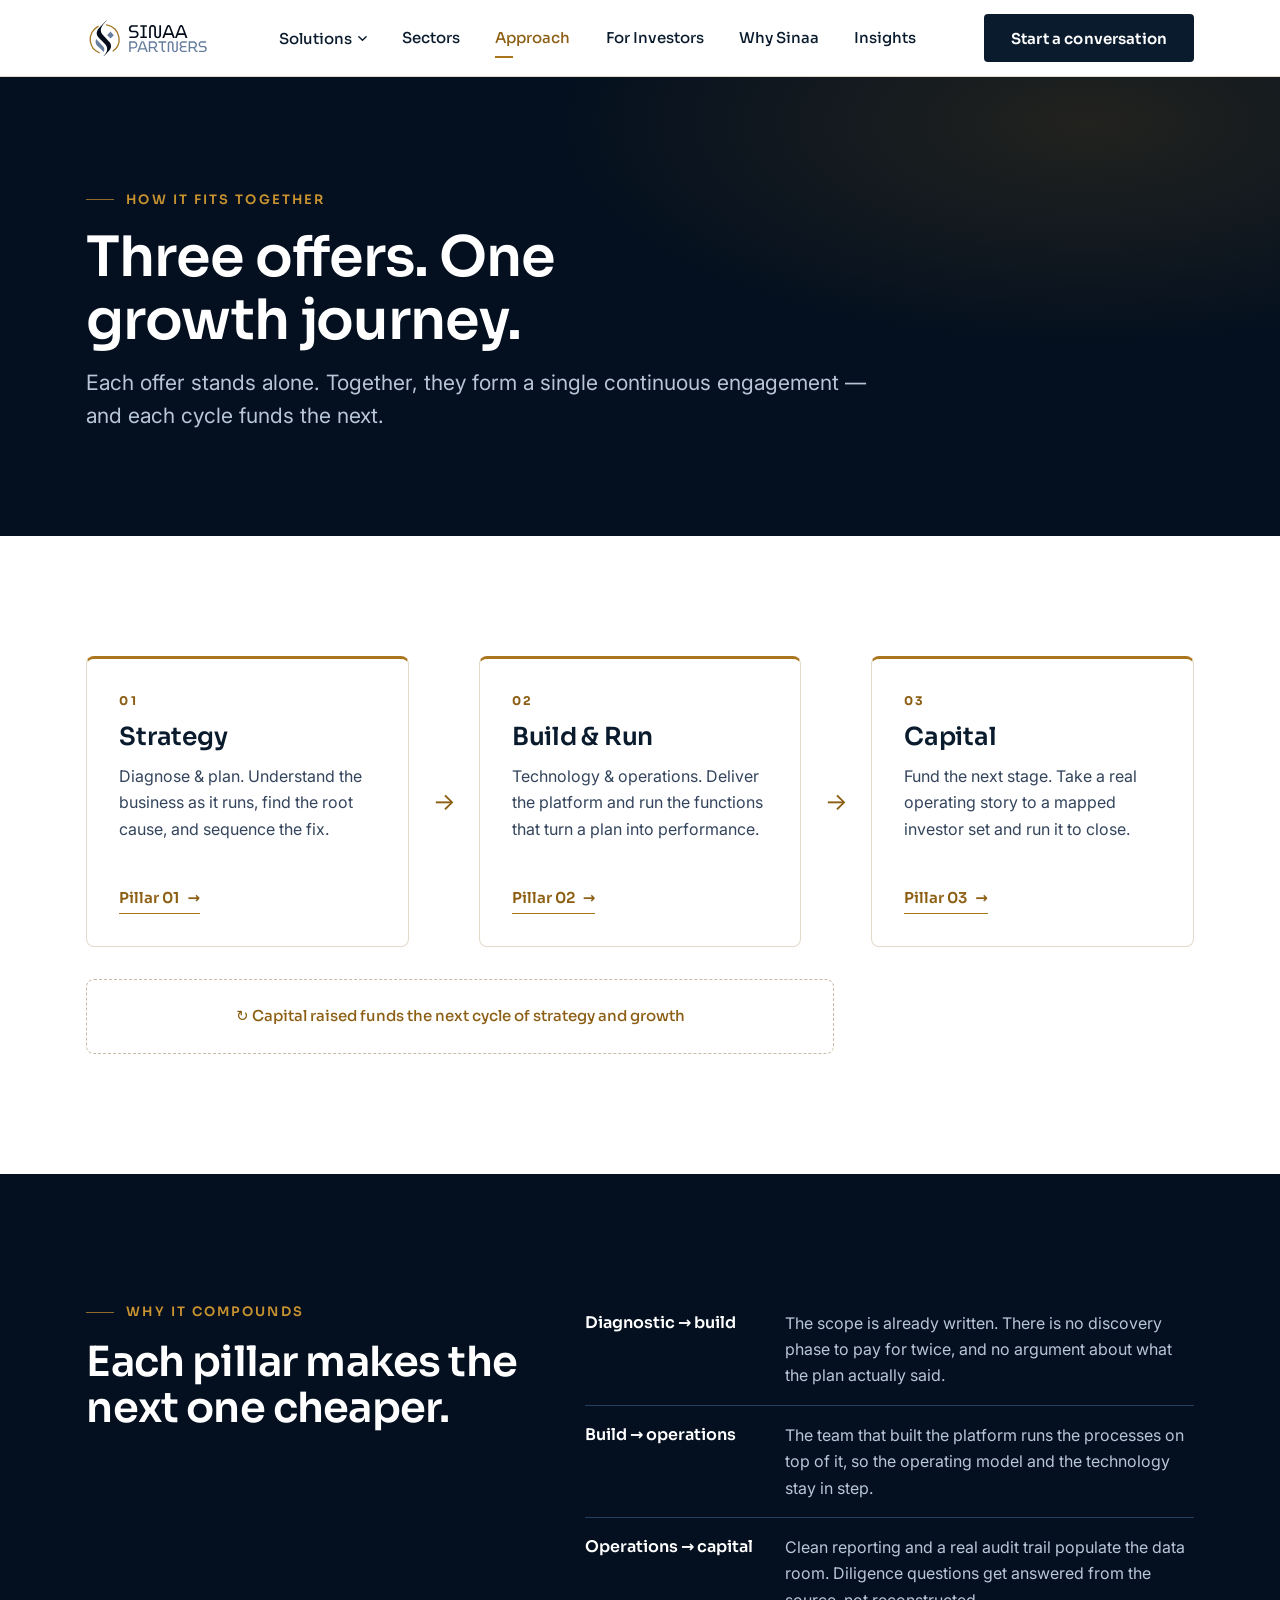
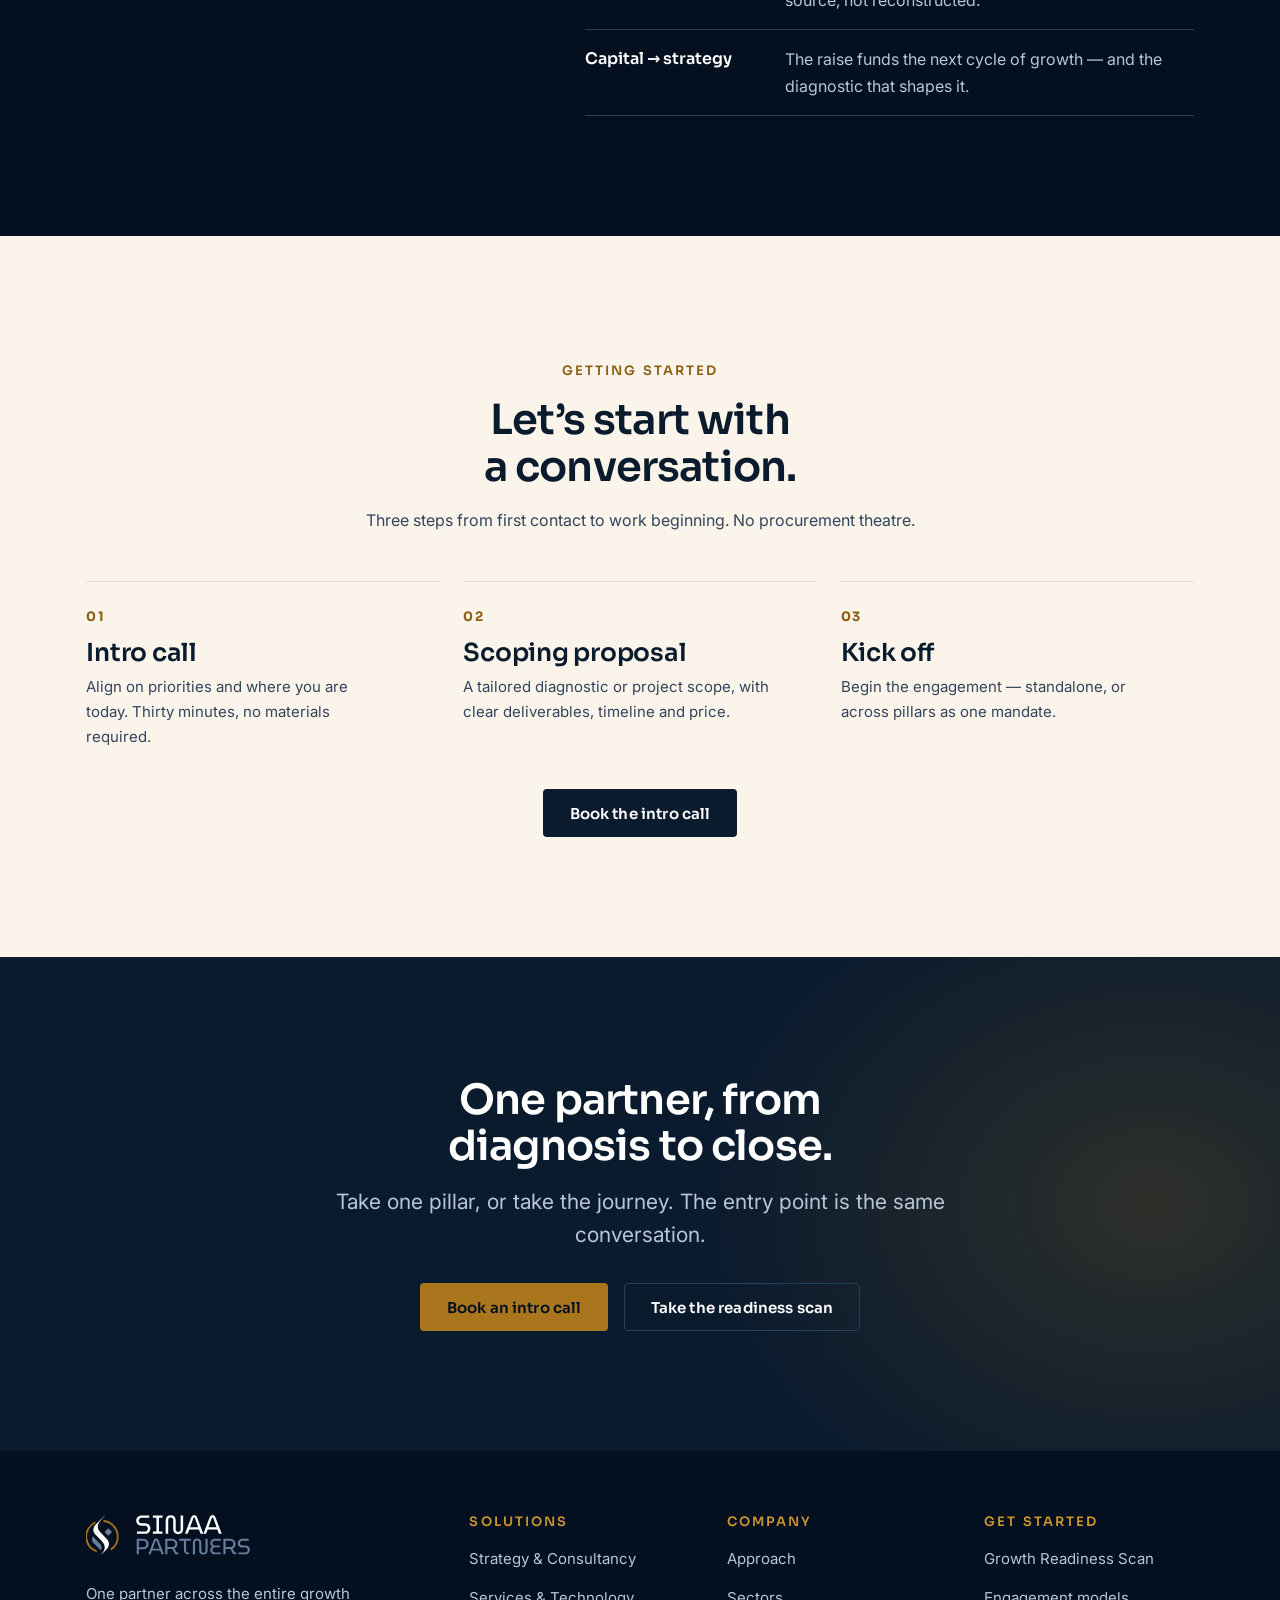
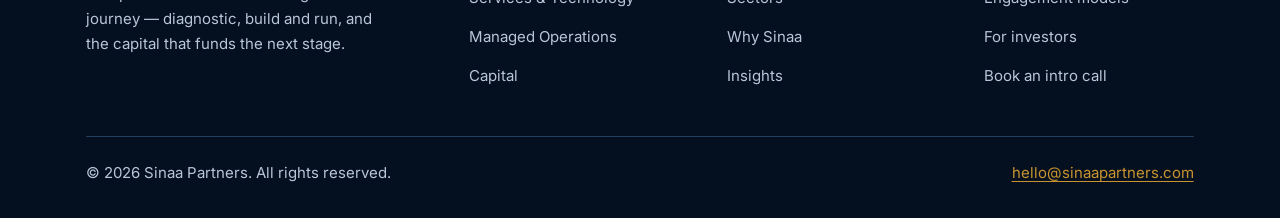
==== approach.html @ e97a23d7 "Add files via upload" ====
<!doctype html>
<html lang="en">
<head>
<meta charset="utf-8">
<meta name="viewport" content="width=device-width, initial-scale=1">
<title>Approach — Sinaa Partners</title>
<meta name="description" content="Three offers, one growth journey. How diagnosis, build-and-run and capital compound into a single continuous engagement.">
<meta property="og:title" content="Approach — Sinaa Partners">
<meta property="og:description" content="Three offers, one growth journey. How diagnosis, build-and-run and capital compound into a single continuous engagement.">
<meta property="og:type" content="website">
<meta name="theme-color" content="#04101F">
<link rel="preconnect" href="https://fonts.googleapis.com">
<link rel="preconnect" href="https://fonts.gstatic.com" crossorigin>
<link rel="stylesheet" href="https://fonts.googleapis.com/css2?family=Sora:wght@400;500;600;700&family=Inter:wght@400;500;600&display=swap">
<link rel="stylesheet" href="assets/brand.css">
<link rel="stylesheet" href="assets/site.css">
</head>
<body>
<a class="skip" href="#main">Skip to content</a>
<header class="site-header">
  <div class="shell site-header__inner">
    <a class="logo" href="index.html"><img class="logo__lockup" src="assets/sinaa-lockup.svg" alt="Sinaa Partners" width="564" height="138" decoding="async"></a>
    <nav class="nav" aria-label="Primary"><div class="nav__item"><button type="button" class="nav__link" data-mega-trigger aria-expanded="false" aria-controls="mega-solutions">Solutions<svg class="nav__caret" viewBox="0 0 10 10" aria-hidden="true"><path d="M1 3l4 4 4-4" fill="none" stroke="currentColor" stroke-width="1.6" stroke-linecap="round" stroke-linejoin="round"/></svg></button><div class="mega" id="mega-solutions" data-mega-panel hidden><a class="mega__item" href="strategy.html"><span class="mega__num">PILLAR 01</span><span class="mega__title">Strategy &amp; Consultancy</span><span class="mega__desc">Deep-dive diagnostics and a clear roadmap for the business.</span></a><a class="mega__item" href="technology.html"><span class="mega__num">PILLAR 02</span><span class="mega__title">Services &amp; Technology</span><span class="mega__desc">Build the platform, start to finish — architecture through to run.</span></a><a class="mega__item" href="managed-operations.html"><span class="mega__num">PILLAR 02</span><span class="mega__title">Managed Operations (BPO)</span><span class="mega__desc">Run finance, HR, marketing, sales and admin so you can focus on growth.</span></a><a class="mega__item" href="capital.html"><span class="mega__num">PILLAR 03</span><span class="mega__title">Capital</span><span class="mega__desc">Go-to-market and raise support to fund what comes next.</span></a><a class="mega__item" href="engagement.html"><span class="mega__num">COMMERCIAL</span><span class="mega__title">Engagement models</span><span class="mega__desc">Retainer, project build, managed service, or raise mandate.</span></a><a class="mega__item" href="readiness.html"><span class="mega__num">TOOL</span><span class="mega__title">Growth Readiness Scan</span><span class="mega__desc">Two minutes. Find out which pillar to start with.</span></a></div></div><div class="nav__item"><a class="nav__link" href="sectors.html">Sectors</a></div><div class="nav__item"><a class="nav__link" href="approach.html" aria-current="page">Approach</a></div><div class="nav__item"><a class="nav__link" href="investors.html">For Investors</a></div><div class="nav__item"><a class="nav__link" href="why-sinaa.html">Why Sinaa</a></div><div class="nav__item"><a class="nav__link" href="insights.html">Insights</a></div></nav>
    <a class="btn btn--dark header__cta" href="contact.html">Start a conversation</a>
    <button type="button" class="burger" data-drawer-trigger aria-expanded="false" aria-controls="drawer">
      <svg viewBox="0 0 16 16" aria-hidden="true"><path d="M1 4h14M1 8h14M1 12h14" stroke="currentColor" stroke-width="1.6" stroke-linecap="round"/></svg>
      <span data-drawer-label>Menu</span>
    </button>
  </div>
  <div class="drawer" id="drawer" data-drawer hidden>
    <div class="shell">
      <div class="drawer__group">
        <p class="drawer__label">Solutions</p>
        <a href="strategy.html">Strategy &amp; Consultancy</a><a href="technology.html">Services &amp; Technology</a><a href="managed-operations.html">Managed Operations (BPO)</a><a href="capital.html">Capital</a>
      </div>
      <div class="drawer__group">
        <p class="drawer__label">Company</p>
        <a href="sectors.html">Sectors</a><a href="approach.html">Approach</a><a href="investors.html">For Investors</a><a href="why-sinaa.html">Why Sinaa</a><a href="insights.html">Insights</a>
        <a href="engagement.html">Engagement models</a>
        <a href="readiness.html">Growth Readiness Scan</a>
      </div>
      <div class="drawer__group" style="border-bottom:0">
        <a class="btn btn--primary" href="contact.html" style="margin-top:1rem">Start a conversation</a>
      </div>
    </div>
  </div>
</header>
<main id="main">
<section class="page-hero on-dark">
  <div class="shell page-hero__inner">
    <p class="eyebrow">How it fits together</p>
    <h1>Three offers. One growth journey.</h1>
    <p class="lead">Each offer stands alone. Together, they form a single continuous engagement — and each cycle funds the next.</p>
  </div>
</section>
<section class="section">
  <div class="shell">
    <div class="loop reveal">
      <div class="card card--pillar">
        <span class="card__num">01</span><h3>Strategy</h3>
        <p>Diagnose &amp; plan. Understand the business as it runs, find the root cause,
          and sequence the fix.</p>
        <a class="link-arrow" href="strategy.html">Pillar 01</a>
      </div>
      <div class="loop__arrow" aria-hidden="true">→</div>
      <div class="card card--pillar">
        <span class="card__num">02</span><h3>Build &amp; Run</h3>
        <p>Technology &amp; operations. Deliver the platform and run the functions that
          turn a plan into performance.</p>
        <a class="link-arrow" href="technology.html">Pillar 02</a>
      </div>
      <div class="loop__arrow" aria-hidden="true">→</div>
      <div class="card card--pillar">
        <span class="card__num">03</span><h3>Capital</h3>
        <p>Fund the next stage. Take a real operating story to a mapped investor set and
          run it to close.</p>
        <a class="link-arrow" href="capital.html">Pillar 03</a>
      </div>
    </div>
    <p class="loop__note reveal" style="color:var(--gold-text);border-color:var(--rule-strong)">
      ↻ Capital raised funds the next cycle of strategy and growth</p>
  </div>
</section>

<section class="section section--dark on-dark">
  <div class="shell">
    <div class="split reveal">
      <div class="sticky">
        <p class="eyebrow">Why it compounds</p>
        <h2>Each pillar makes the next one cheaper.</h2>
      </div>
      <div>
        <ul class="facts">
          <li><b>Diagnostic → build</b><span>The scope is already written. There is no
            discovery phase to pay for twice, and no argument about what the plan
            actually said.</span></li>
          <li><b>Build → operations</b><span>The team that built the platform runs the
            processes on top of it, so the operating model and the technology stay in
            step.</span></li>
          <li><b>Operations → capital</b><span>Clean reporting and a real audit trail
            populate the data room. Diligence questions get answered from the source,
            not reconstructed.</span></li>
          <li><b>Capital → strategy</b><span>The raise funds the next cycle of growth —
            and the diagnostic that shapes it.</span></li>
        </ul>
      </div>
    </div>
  </div>
</section>

<section class="section section--warm">
  <div class="shell">
    <div class="center reveal" style="max-width:620px;margin-bottom:3rem">
      <p class="eyebrow">Getting started</p>
      <h2>Let&rsquo;s start with a conversation.</h2>
      <p>Three steps from first contact to work beginning. No procurement theatre.</p>
    </div>
    <ol class="steps steps--3 reveal">
      <li><h3>Intro call</h3><p>Align on priorities and where you are today. Thirty
        minutes, no materials required.</p></li>
      <li><h3>Scoping proposal</h3><p>A tailored diagnostic or project scope, with clear
        deliverables, timeline and price.</p></li>
      <li><h3>Kick off</h3><p>Begin the engagement — standalone, or across pillars as
        one mandate.</p></li>
    </ol>
    <div class="center" style="margin-top:2.5rem">
      <a class="btn btn--dark" href="contact.html">Book the intro call</a>
    </div>
  </div>
</section>
<section class="section cta-band on-dark">
  <div class="shell center reveal" style="max-width:760px">
    <h2>One partner, from diagnosis to close.</h2>
    <p class="lead">Take one pillar, or take the journey. The entry point is the same conversation.</p>
    <div class="btn-row" style="margin-top:2rem">
      <a class="btn btn--primary" href="contact.html">Book an intro call</a>
      <a class="btn btn--ghost" href="readiness.html">Take the readiness scan</a>
    </div>
  </div>
</section>
</main>
<footer class="site-footer on-dark">
  <div class="shell">
    <div class="footer__grid">
      <div>
        <a class="logo" href="index.html"><img class="logo__lockup" src="assets/sinaa-lockup-on-dark.svg" alt="Sinaa Partners" width="564" height="138" decoding="async"></a>
        <p style="margin-top:1.25rem;max-width:32ch;font-size:var(--t-small)">
          One partner across the entire growth journey — diagnostic, build and run,
          and the capital that funds the next stage.</p>
      </div>
      <nav aria-labelledby="f-sol">
        <h2 id="f-sol">Solutions</h2>
        <ul class="footer__nav">
          <li><a href="strategy.html">Strategy &amp; Consultancy</a></li>
          <li><a href="technology.html">Services &amp; Technology</a></li>
          <li><a href="managed-operations.html">Managed Operations</a></li>
          <li><a href="capital.html">Capital</a></li>
        </ul>
      </nav>
      <nav aria-labelledby="f-co">
        <h2 id="f-co">Company</h2>
        <ul class="footer__nav">
          <li><a href="approach.html">Approach</a></li>
          <li><a href="sectors.html">Sectors</a></li>
          <li><a href="why-sinaa.html">Why Sinaa</a></li>
          <li><a href="insights.html">Insights</a></li>
        </ul>
      </nav>
      <nav aria-labelledby="f-st">
        <h2 id="f-st">Get started</h2>
        <ul class="footer__nav">
          <li><a href="readiness.html">Growth Readiness Scan</a></li>
          <li><a href="engagement.html">Engagement models</a></li>
          <li><a href="investors.html">For investors</a></li>
          <li><a href="contact.html">Book an intro call</a></li>
        </ul>
      </nav>
    </div>
    <div class="footer__bar">
      <p style="margin:0">&copy; 2026 Sinaa Partners. All rights reserved.</p>
      <p style="margin:0"><a href="mailto:hello@sinaapartners.com">hello@sinaapartners.com</a></p>
    </div>
  </div>
</footer>
<script src="assets/site.js" defer></script>
</body>
</html>
---- assets/brand.css ----
/* ==========================================================================
   Sinaa Partners — brand token layer
   Derived from the Sinaa Partners mark (navy / gold / slate) and the
   supplied five-swatch palette. Every pairing used for text in site.css is
   verified against WCAG 2.1 AA (4.5:1 body, 3:1 large text & UI boundaries).
   Ratios recorded inline are measured, not estimated.
   ========================================================================== */

:root {
  /* --- Core palette ----------------------------------------------------- */
  --ink:        #04101F; /* deepest navy — hero grounds, footer            */
  --navy:       #0A1B2E; /* primary navy — logo wordmark, headings         */
  --navy-2:     #12293F; /* raised surface on dark                         */
  --gold:       #A9761D; /* brand gold — the ring. Fills, rules, borders.  */
  --gold-text:  #8C5F14; /* gold for TEXT on light — 5.58:1 on white       */
  --gold-lt:    #C9932F; /* gold for text on navy — 6.37:1                 */
  --slate:      #6D85AC; /* logo slate — fills and rules only              */
  --slate-text: #4A628A; /* slate for text on light — 6.17:1               */
  --cream:      #F2E6D2; /* warm section ground                            */
  --cream-2:    #FAF4EA; /* subtle warm ground                             */
  --white:      #FFFFFF;

  /* --- Semantic surfaces ------------------------------------------------ */
  --surface:            var(--white);
  --surface-warm:       var(--cream-2);
  --surface-warm-deep:  var(--cream);
  --surface-dark:       var(--ink);
  --surface-dark-raised:var(--navy-2);

  /* --- Semantic text ---------------------------------------------------- */
  --text-strong:      var(--navy);   /* 17.4:1 on white                    */
  --text-body:        #33445C;       /*  9.9:1 on white, 8.0:1 on cream    */
  --text-accent:      var(--gold-text);
  --text-on-dark:     var(--white);  /* 19.1:1 on ink                      */
  --text-muted-dark:  #B9C6D8;       /* 11.0:1 on ink                      */
  --text-accent-dark: var(--gold-lt);/*  6.4:1 on navy                     */

  /* --- Lines & edges ---------------------------------------------------- */
  --rule:        #E2D9C9;            /* warm hairline on light             */
  --rule-strong: #C9BCA6;
  --rule-dark:   #24405C;            /* hairline on navy                   */
  --edge-gold:   var(--gold);        /* 3.97:1 on white — meets 1.4.11     */
  --focus:       #C9932F;

  /* --- Type ------------------------------------------------------------- */
  --font-display: "Sora", "Segoe UI", system-ui, -apple-system, sans-serif;
  --font-body: "Inter", "Segoe UI", system-ui, -apple-system, sans-serif;

  /* Fluid scale. Body never drops below 16px; small text never below 14px. */
  --t-hero:   clamp(2.6rem, 1.4rem + 4.2vw, 5rem);
  --t-h1:     clamp(2.1rem, 1.4rem + 2.6vw, 3.5rem);
  --t-h2:     clamp(1.7rem, 1.25rem + 1.7vw, 2.6rem);
  --t-h3:     clamp(1.25rem, 1.1rem + 0.6vw, 1.55rem);
  --t-lead:   clamp(1.06rem, 1rem + 0.42vw, 1.32rem);
  --t-body:   1rem;
  --t-small:  0.9375rem;
  --t-eyebrow:0.8125rem;

  /* --- Space ------------------------------------------------------------ */
  --s-1: 0.25rem; --s-2: 0.5rem;  --s-3: 0.75rem; --s-4: 1rem;
  --s-5: 1.5rem;  --s-6: 2rem;    --s-7: 3rem;    --s-8: 4rem;
  --s-9: 6rem;    --s-10: 8rem;
  --section-y: clamp(4rem, 2rem + 7vw, 7.5rem);
  --gutter: clamp(1.25rem, 0.5rem + 3vw, 3rem);
  --measure: 68ch;
  --shell: 1200px;

  /* --- Form ------------------------------------------------------------- */
  --r-sm: 2px; --r-md: 4px; --r-lg: 8px;
  --shadow-1: 0 1px 2px rgba(4,16,31,.06), 0 8px 24px -12px rgba(4,16,31,.18);
  --shadow-2: 0 2px 4px rgba(4,16,31,.07), 0 24px 48px -24px rgba(4,16,31,.28);
}
---- assets/site.css ----
/* ==========================================================================
   Sinaa Partners — site stylesheet
   ========================================================================== */

*, *::before, *::after { box-sizing: border-box; }
html { -webkit-text-size-adjust: 100%; scroll-behavior: smooth; }
@media (prefers-reduced-motion: reduce) { html { scroll-behavior: auto; } }

body {
  margin: 0;
  font-family: var(--font-body);
  font-size: var(--t-body);
  line-height: 1.65;
  color: var(--text-body);
  background: var(--surface);
  -webkit-font-smoothing: antialiased;
  text-rendering: optimizeLegibility;
}

h1, h2, h3, h4 {
  font-family: var(--font-display);
  color: var(--text-strong);
  line-height: 1.12;
  letter-spacing: -0.02em;
  margin: 0 0 var(--s-4);
  font-weight: 600;
  text-wrap: balance;
}
h1 { font-size: var(--t-h1); }
h2 { font-size: var(--t-h2); }
h3 { font-size: var(--t-h3); letter-spacing: -0.01em; }
h4 { font-size: 1.0625rem; letter-spacing: 0; }
p  { margin: 0 0 var(--s-4); max-width: var(--measure); }
p:last-child { margin-bottom: 0; }
img, svg { max-width: 100%; }

a { color: var(--gold-text); text-decoration-thickness: 1px; text-underline-offset: 3px; }
a:hover { color: var(--navy); }

:focus-visible {
  outline: 2px solid var(--focus);
  outline-offset: 3px;
  border-radius: var(--r-sm);
}
.on-dark :focus-visible, .site-header :focus-visible { outline-color: var(--gold-lt); }

.skip {
  position: absolute; left: var(--s-4); top: -4rem; z-index: 200;
  background: var(--white); color: var(--navy); font-weight: 600;
  padding: var(--s-3) var(--s-5); border-radius: var(--r-md);
  transition: top .15s ease;
}
.skip:focus { top: var(--s-4); }

/* --- Layout primitives ---------------------------------------------------- */
.shell { width: 100%; max-width: var(--shell); margin-inline: auto; padding-inline: var(--gutter); }
.shell--wide { max-width: 1400px; }
.section { padding-block: var(--section-y); }
.section--tight { padding-block: clamp(3rem, 1.5rem + 5vw, 5rem); }
.section--warm { background: var(--surface-warm); }
.section--warm-deep { background: var(--surface-warm-deep); }
.section--dark { background: var(--surface-dark); }
.on-dark { color: var(--text-muted-dark); }
.on-dark h1, .on-dark h2, .on-dark h3, .on-dark h4 { color: var(--text-on-dark); }
.on-dark a { color: var(--gold-lt); }
.on-dark a:hover { color: var(--white); }

.stack > * + * { margin-top: var(--s-4); }
.lead { font-size: var(--t-lead); line-height: 1.55; color: var(--text-body); max-width: 60ch; }
.on-dark .lead { color: var(--text-muted-dark); }
.center { margin-inline: auto; text-align: center; }
.center p { margin-inline: auto; }

.eyebrow {
  display: inline-flex; align-items: center; gap: var(--s-3);
  font-family: var(--font-display);
  font-size: var(--t-eyebrow); font-weight: 600;
  letter-spacing: 0.16em; text-transform: uppercase;
  color: var(--text-accent); margin: 0 0 var(--s-4);
}
.on-dark .eyebrow { color: var(--text-accent-dark); }
.eyebrow::before {
  content: ""; width: 1.75rem; height: 1px; background: currentColor; opacity: .7;
}
.center .eyebrow::before { display: none; }

.grid { display: grid; gap: var(--s-6); }
@media (min-width: 700px)  { .grid--2 { grid-template-columns: repeat(2, 1fr); } }
@media (min-width: 900px)  { .grid--3 { grid-template-columns: repeat(3, 1fr); }
                             .grid--4 { grid-template-columns: repeat(2, 1fr); } }
@media (min-width: 1100px) { .grid--4 { grid-template-columns: repeat(4, 1fr); } }
.split { display: grid; gap: var(--s-7); }
@media (min-width: 950px) { .split { grid-template-columns: minmax(0,5fr) minmax(0,7fr); gap: var(--s-8); align-items: start; } }
@media (min-width: 950px) { .split--even { grid-template-columns: 1fr 1fr; } }
.sticky { position: sticky; top: 6.5rem; }
@media (max-width: 949px) { .sticky { position: static; } }

/* --- Buttons -------------------------------------------------------------- */
.btn {
  display: inline-flex; align-items: center; justify-content: center; gap: var(--s-3);
  font-family: var(--font-display); font-size: 0.9375rem; font-weight: 600;
  letter-spacing: 0.01em; line-height: 1;
  padding: 0.95rem 1.6rem; border-radius: var(--r-md);
  border: 1px solid transparent; cursor: pointer; text-decoration: none;
  transition: background-color .18s ease, color .18s ease, border-color .18s ease, transform .18s ease;
}
.btn:hover { transform: translateY(-1px); }
@media (prefers-reduced-motion: reduce) { .btn:hover { transform: none; } }
/* Gold fill carries INK text: 4.82:1. White on gold would be 3.97:1 and fail. */
.btn--primary { background: var(--gold); color: var(--ink); }
.btn--primary:hover { background: var(--gold-lt); color: var(--ink); }
.btn--dark { background: var(--navy); color: var(--white); }
.btn--dark:hover { background: var(--navy-2); color: var(--white); }
.btn--ghost { border-color: var(--rule-strong); color: var(--navy); background: transparent; }
.btn--ghost:hover { border-color: var(--navy); background: var(--white); color: var(--navy); }
.on-dark .btn--ghost { border-color: var(--rule-dark); color: var(--white); }
.on-dark .btn--ghost:hover { border-color: var(--gold-lt); background: rgba(201,147,47,.1); color: var(--white); }
/* .on-dark a { color: gold } would otherwise win over .btn--primary and put
   gold text on a gold fill. Restore the AA-checked pairings explicitly. */
.on-dark .btn--primary, .on-dark .btn--primary:hover { color: var(--ink); }
.on-dark .btn--dark, .on-dark .btn--dark:hover { color: var(--white); }
.btn-row { display: flex; flex-wrap: wrap; gap: var(--s-4); }
.center .btn-row { justify-content: center; }

.link-arrow {
  display: inline-flex; align-items: center; gap: 0.5rem;
  font-family: var(--font-display); font-weight: 600; font-size: 0.9375rem;
  color: var(--gold-text); text-decoration: none;
  border-bottom: 1px solid var(--edge-gold); padding-bottom: 2px;
}
.link-arrow:hover { color: var(--navy); border-color: var(--navy); }
.link-arrow::after { content: "→"; transition: transform .18s ease; }
.link-arrow:hover::after { transform: translateX(3px); }
.on-dark .link-arrow { color: var(--gold-lt); border-color: var(--gold-lt); }
.on-dark .link-arrow:hover { color: var(--white); border-color: var(--white); }

/* --- Header --------------------------------------------------------------- */
.site-header {
  position: sticky; top: 0; z-index: 100;
  background: rgba(255,255,255,.92);
  backdrop-filter: saturate(140%) blur(10px);
  border-bottom: 1px solid var(--rule);
}
.site-header__inner {
  display: flex; align-items: center; justify-content: space-between;
  gap: var(--s-5); min-height: 76px;
}
/* The lockup is a single flat asset — mark and wordmark are one artwork, so
   there is no type to style here. Height drives it; width follows the
   artboard's 606:201 ratio. */
.logo { display: inline-flex; align-items: center; text-decoration: none; flex: 0 0 auto; }
/* max-width: none defeats the global `img, svg { max-width: 100% }`: as a
   flex item the lockup would otherwise be squeezed by a crowded nav, which
   holds the height and eats the width — i.e. distorts the wordmark. */
.logo__lockup { display: block; height: 40px; width: auto; max-width: none; }

.nav { display: none; }
@media (min-width: 1040px) { .nav { display: flex; align-items: center; gap: var(--s-2); } }
.nav__link {
  display: inline-flex; align-items: center; gap: 0.4rem;
  font-family: var(--font-display); font-size: 0.9375rem; font-weight: 500;
  color: var(--navy); text-decoration: none;
  padding: 0.6rem 0.85rem; border-radius: var(--r-md);
  background: none; border: 0; cursor: pointer;
}
.nav__link:hover { background: var(--cream-2); color: var(--navy); }
.nav__link[aria-current="page"] { color: var(--gold-text); }
.nav__link[aria-current="page"]::after {
  content: ""; position: absolute; margin-top: 2.35rem; width: 1.1rem; height: 2px; background: var(--gold);
}
.nav__item { position: relative; }
.nav__caret { width: 9px; height: 9px; transition: transform .18s ease; }
.nav__link[aria-expanded="true"] .nav__caret { transform: rotate(180deg); }

.mega {
  position: absolute; top: calc(100% + 12px); left: 50%; transform: translateX(-50%);
  width: min(680px, 82vw); background: var(--white);
  border: 1px solid var(--rule); border-top: 2px solid var(--gold);
  border-radius: var(--r-lg); box-shadow: var(--shadow-2);
  padding: var(--s-5); display: grid; gap: var(--s-2);
  grid-template-columns: 1fr 1fr;
}
.mega[hidden] { display: none; }
.mega__item { display: block; padding: var(--s-4); border-radius: var(--r-md); text-decoration: none; }
.mega__item:hover { background: var(--cream-2); }
.mega__num {
  font-family: var(--font-display); font-size: 0.72rem; font-weight: 600;
  letter-spacing: 0.16em; color: var(--gold-text); display: block; margin-bottom: 4px;
}
.mega__title { font-family: var(--font-display); font-weight: 600; color: var(--navy); display: block; margin-bottom: 4px; }
.mega__desc { font-size: var(--t-small); color: var(--text-body); display: block; line-height: 1.5; }

.header__cta { display: none; }
@media (min-width: 1040px) { .header__cta { display: inline-flex; } }

.burger {
  display: inline-flex; align-items: center; gap: 0.55rem;
  font-family: var(--font-display); font-size: 0.875rem; font-weight: 600;
  background: none; border: 1px solid var(--rule-strong); border-radius: var(--r-md);
  color: var(--navy); padding: 0.6rem 0.9rem; cursor: pointer;
}
@media (min-width: 1040px) { .burger { display: none; } }
.burger svg { width: 16px; height: 16px; }

.drawer {
  border-top: 1px solid var(--rule); background: var(--white);
  padding: var(--s-5) 0 var(--s-7);
}
.drawer[hidden] { display: none; }
@media (min-width: 1040px) { .drawer { display: none !important; } }
.drawer__group { border-bottom: 1px solid var(--rule); padding: var(--s-4) 0; }
.drawer__label {
  font-family: var(--font-display); font-size: var(--t-eyebrow); font-weight: 600;
  letter-spacing: 0.16em; text-transform: uppercase; color: var(--gold-text);
  margin: 0 0 var(--s-3);
}
.drawer a {
  display: block; font-family: var(--font-display); font-weight: 500;
  color: var(--navy); text-decoration: none; padding: 0.5rem 0; font-size: 1.0625rem;
}
.drawer a:hover { color: var(--gold-text); }

/* --- Hero ----------------------------------------------------------------- */
.hero { position: relative; overflow: hidden; background: var(--ink); color: var(--text-muted-dark); }
.hero__bg { position: absolute; inset: 0; pointer-events: none; }
.hero__bg svg { position: absolute; right: -8%; top: 50%; transform: translateY(-50%); height: 128%; width: auto; opacity: .38; }
@media (max-width: 899px) { .hero__bg svg { right: -32%; opacity: .2; } }
.hero::after {
  content: ""; position: absolute; inset: 0; pointer-events: none;
  background: radial-gradient(70% 60% at 15% 20%, rgba(109,133,172,.16), transparent 70%);
}
.hero__inner { position: relative; z-index: 2; padding-block: clamp(4.5rem, 2rem + 11vw, 9rem); }
.hero h1 { font-size: var(--t-hero); color: var(--white); max-width: 17ch; margin-bottom: var(--s-5); }
.hero .lead { max-width: 54ch; font-size: clamp(1.1rem, 1rem + 0.55vw, 1.45rem); }
.hero__meta {
  display: flex; flex-wrap: wrap; gap: var(--s-6);
  margin-top: var(--s-8); padding-top: var(--s-5); border-top: 1px solid var(--rule-dark);
}
.hero__meta div { min-width: 8rem; }
.hero__meta dt {
  font-family: var(--font-display); font-size: var(--t-eyebrow); font-weight: 600;
  letter-spacing: 0.14em; text-transform: uppercase; color: var(--gold-lt); margin-bottom: 6px;
}
.hero__meta dd { margin: 0; color: var(--white); font-size: var(--t-small); max-width: 22ch; }

.page-hero { background: var(--ink); color: var(--text-muted-dark); position: relative; overflow: hidden; }
.page-hero::after {
  content: ""; position: absolute; inset: 0; pointer-events: none;
  background: radial-gradient(60% 70% at 85% 10%, rgba(169,118,29,.18), transparent 70%);
}
.page-hero__inner { position: relative; z-index: 2; padding-block: clamp(3.5rem, 2rem + 6vw, 6.5rem); }
.page-hero h1 { color: var(--white); max-width: 20ch; }

/* --- Cards ---------------------------------------------------------------- */
.card {
  background: var(--white); border: 1px solid var(--rule); border-radius: var(--r-lg);
  padding: var(--s-6); display: flex; flex-direction: column; gap: var(--s-3);
  transition: border-color .2s ease, box-shadow .2s ease, transform .2s ease;
}
.card p { max-width: none; }
a.card { text-decoration: none; color: inherit; }
a.card:hover { border-color: var(--edge-gold); box-shadow: var(--shadow-1); transform: translateY(-2px); }
@media (prefers-reduced-motion: reduce) { a.card:hover { transform: none; } }
.on-dark .card, .card--dark {
  background: var(--navy-2); border-color: var(--rule-dark); color: var(--text-muted-dark);
}
/* .card--dark also appears inside light sections, where .on-dark is not in
   scope — so it has to restate its own heading and accent colours. */
.card--dark h2, .card--dark h3, .card--dark h4 { color: var(--white); }
.card--dark .card__num { color: var(--gold-lt); }
.card--dark .ticks li::before { background: var(--gold-lt); }
.card--dark a:not(.btn) { color: var(--gold-lt); }
.card__num {
  font-family: var(--font-display); font-size: 0.75rem; font-weight: 700;
  letter-spacing: 0.18em; color: var(--gold-text);
}
.on-dark .card__num { color: var(--gold-lt); }
.card__rule { width: 2.5rem; height: 2px; background: var(--gold); margin: var(--s-1) 0 var(--s-2); }
.card h3 { margin-bottom: 0; }
.card .link-arrow { margin-top: auto; padding-top: var(--s-4); align-self: flex-start; }

/* Four cards across leaves ~250px of column; the h3 scale breaks words. */
.grid--4 .card h3, .grid--4 .card h2 { font-size: 1.0625rem; letter-spacing: 0; }
.grid--4 .card p { font-size: var(--t-small); }

.card--pillar { border-top: 3px solid var(--gold); }
.card--flat { background: transparent; border: 0; border-top: 1px solid var(--rule); border-radius: 0; padding: var(--s-5) 0 0; }
.on-dark .card--flat { border-top-color: var(--rule-dark); background: transparent; }

/* --- Lists ---------------------------------------------------------------- */
.ticks { list-style: none; margin: 0; padding: 0; display: grid; gap: var(--s-4); }
.ticks li { position: relative; padding-left: 2rem; max-width: var(--measure); }
.ticks li::before {
  content: ""; position: absolute; left: 0; top: 0.62em;
  width: 0.7rem; height: 0.7rem; background: var(--gold);
  transform: rotate(45deg); /* the diamond from the mark */
}
.on-dark .ticks li::before { background: var(--gold-lt); }

.facts { list-style: none; margin: 0; padding: 0; display: grid; gap: 0; }
.facts li { display: flex; gap: var(--s-5); padding: var(--s-4) 0; border-bottom: 1px solid var(--rule); }
.on-dark .facts li { border-bottom-color: var(--rule-dark); }
.facts dt, .facts b {
  font-family: var(--font-display); font-weight: 600; color: var(--text-strong);
  flex: 0 0 11rem;
}
.on-dark .facts b { color: var(--white); }

/* --- Numbered process ----------------------------------------------------- */
.steps { list-style: none; margin: 0; padding: 0; display: grid; gap: var(--s-5); counter-reset: step; }
@media (min-width: 800px) { .steps--row { grid-template-columns: repeat(4, 1fr); gap: var(--s-5); } }
@media (min-width: 800px) { .steps--3 { grid-template-columns: repeat(3, 1fr); } }
.steps li { counter-increment: step; position: relative; padding-top: var(--s-5); border-top: 1px solid var(--rule); }
.on-dark .steps li { border-top-color: var(--rule-dark); }
.steps li::before {
  content: counter(step, decimal-leading-zero);
  font-family: var(--font-display); font-size: 0.8125rem; font-weight: 700;
  letter-spacing: 0.14em; color: var(--gold-text); display: block; margin-bottom: var(--s-3);
}
.on-dark .steps li::before { color: var(--gold-lt); }
.steps h3, .steps h4 { margin-bottom: var(--s-2); }
.steps p { font-size: var(--t-small); max-width: 34ch; }

/* --- Flywheel ------------------------------------------------------------- */
.loop { display: grid; gap: var(--s-5); align-items: stretch; }
.loop > .card { height: 100%; }
@media (min-width: 900px) { .loop { grid-template-columns: 1fr auto 1fr auto 1fr; align-items: center; } }
.loop__arrow { display: none; color: var(--gold-text); font-size: 1.5rem; }
.on-dark .loop__arrow { color: var(--gold-lt); }
@media (min-width: 900px) { .loop__arrow { display: block; } }
.loop__note {
  margin-top: var(--s-6); padding: var(--s-5); border: 1px dashed var(--rule-dark);
  border-radius: var(--r-lg); text-align: center; color: var(--gold-lt);
  font-family: var(--font-display); font-size: var(--t-small); font-weight: 500;
}

/* --- Stat / pull ---------------------------------------------------------- */
.pull {
  border-left: 3px solid var(--gold); padding: var(--s-2) 0 var(--s-2) var(--s-5);
  font-family: var(--font-display); font-size: var(--t-h3); font-weight: 500;
  color: var(--text-strong); line-height: 1.4; letter-spacing: -0.01em; max-width: 40ch;
}
.on-dark .pull { color: var(--white); border-left-color: var(--gold-lt); }

/* --- Sector tiles --------------------------------------------------------- */
.tile {
  border: 1px solid var(--rule); border-radius: var(--r-lg); padding: var(--s-5);
  background: var(--white); display: flex; flex-direction: column; gap: var(--s-2);
}
.tile__icon { width: 2rem; height: 2rem; color: var(--gold-text); margin-bottom: var(--s-2); }
.tile h3 { font-size: 1.0625rem; margin: 0; }
.tile p { font-size: var(--t-small); margin: 0; max-width: none; }

/* --- Table ---------------------------------------------------------------- */
.table-wrap { overflow-x: auto; border: 1px solid var(--rule); border-radius: var(--r-lg); }
table { border-collapse: collapse; width: 100%; min-width: 640px; font-size: var(--t-small); }
th, td { text-align: left; padding: var(--s-4) var(--s-5); border-bottom: 1px solid var(--rule); vertical-align: top; }
thead th {
  font-family: var(--font-display); font-size: var(--t-eyebrow); font-weight: 600;
  letter-spacing: 0.12em; text-transform: uppercase; color: var(--navy);
  background: var(--cream-2); border-bottom: 2px solid var(--gold);
}
tbody tr:last-child td { border-bottom: 0; }
th[scope="row"] { color: var(--text-strong); font-weight: 600; }

/* --- Forms ---------------------------------------------------------------- */
.field { display: grid; gap: var(--s-2); margin-bottom: var(--s-5); }
.field label { font-family: var(--font-display); font-weight: 600; font-size: var(--t-small); color: var(--text-strong); }
.field .hint { font-size: var(--t-small); color: var(--text-body); }
input, select, textarea {
  font-family: var(--font-body); font-size: var(--t-body); color: var(--text-strong);
  background: var(--white); border: 1px solid var(--rule-strong); border-radius: var(--r-md);
  padding: 0.8rem 0.9rem; width: 100%;
}
input:focus-visible, select:focus-visible, textarea:focus-visible { border-color: var(--gold); }
textarea { min-height: 8rem; resize: vertical; }
/* No top border: a two-line legend would cut through it. */
fieldset { border: 0; border-bottom: 1px solid var(--rule); padding: 0 0 var(--s-5); margin: 0 0 var(--s-5); }
legend { font-family: var(--font-display); font-size: 1.0625rem; font-weight: 600; color: var(--text-strong); padding: 0; margin-bottom: var(--s-4); line-height: 1.3; }
.choices { display: grid; gap: var(--s-3); }
.choice { display: flex; gap: var(--s-3); align-items: flex-start; font-size: var(--t-small); cursor: pointer; }
.choice input { width: auto; margin-top: 0.25rem; flex: none; }

/* --- Scan (readiness) ----------------------------------------------------- */
.scan__result {
  border: 1px solid var(--rule); border-top: 3px solid var(--gold);
  border-radius: var(--r-lg); padding: var(--s-6); background: var(--cream-2);
}
.meter { height: 10px; border-radius: 999px; background: var(--rule); overflow: hidden; margin: var(--s-4) 0; }
.meter__fill { height: 100%; background: var(--gold); width: 0; transition: width .5s ease; }
@media (prefers-reduced-motion: reduce) { .meter__fill { transition: none; } }

/* --- CTA band ------------------------------------------------------------- */
.cta-band { background: var(--navy); color: var(--text-muted-dark); position: relative; overflow: hidden; }
.cta-band::after {
  content: ""; position: absolute; inset: 0; pointer-events: none;
  background: radial-gradient(50% 100% at 90% 50%, rgba(169,118,29,.22), transparent 70%);
}
.cta-band > * { position: relative; z-index: 2; }

/* --- Footer --------------------------------------------------------------- */
.site-footer { background: var(--ink); color: var(--text-muted-dark); padding-block: var(--s-8) var(--s-6); }
.site-footer h2 { font-size: var(--t-eyebrow); letter-spacing: 0.16em; text-transform: uppercase; color: var(--gold-lt); margin-bottom: var(--s-4); font-weight: 600; }
.footer__grid { display: grid; gap: var(--s-7); }
@media (min-width: 760px)  { .footer__grid { grid-template-columns: 1.6fr 1fr 1fr 1fr; } }
.footer__nav { list-style: none; margin: 0; padding: 0; display: grid; gap: var(--s-3); }
.footer__nav a { color: var(--text-muted-dark); text-decoration: none; font-size: var(--t-small); }
.footer__nav a:hover { color: var(--white); text-decoration: underline; }
.footer__bar {
  margin-top: var(--s-7); padding-top: var(--s-5); border-top: 1px solid var(--rule-dark);
  display: flex; flex-wrap: wrap; gap: var(--s-4); justify-content: space-between;
  font-size: var(--t-small); color: var(--text-muted-dark);
}

/* --- Reveal --------------------------------------------------------------- */
.reveal { opacity: 0; transform: translateY(14px); transition: opacity .6s ease, transform .6s ease; }
.reveal.is-in { opacity: 1; transform: none; }
@media (prefers-reduced-motion: reduce) { .reveal { opacity: 1; transform: none; transition: none; } }

.vh { position: absolute; width: 1px; height: 1px; margin: -1px; padding: 0; overflow: hidden; clip: rect(0 0 0 0); white-space: nowrap; border: 0; }
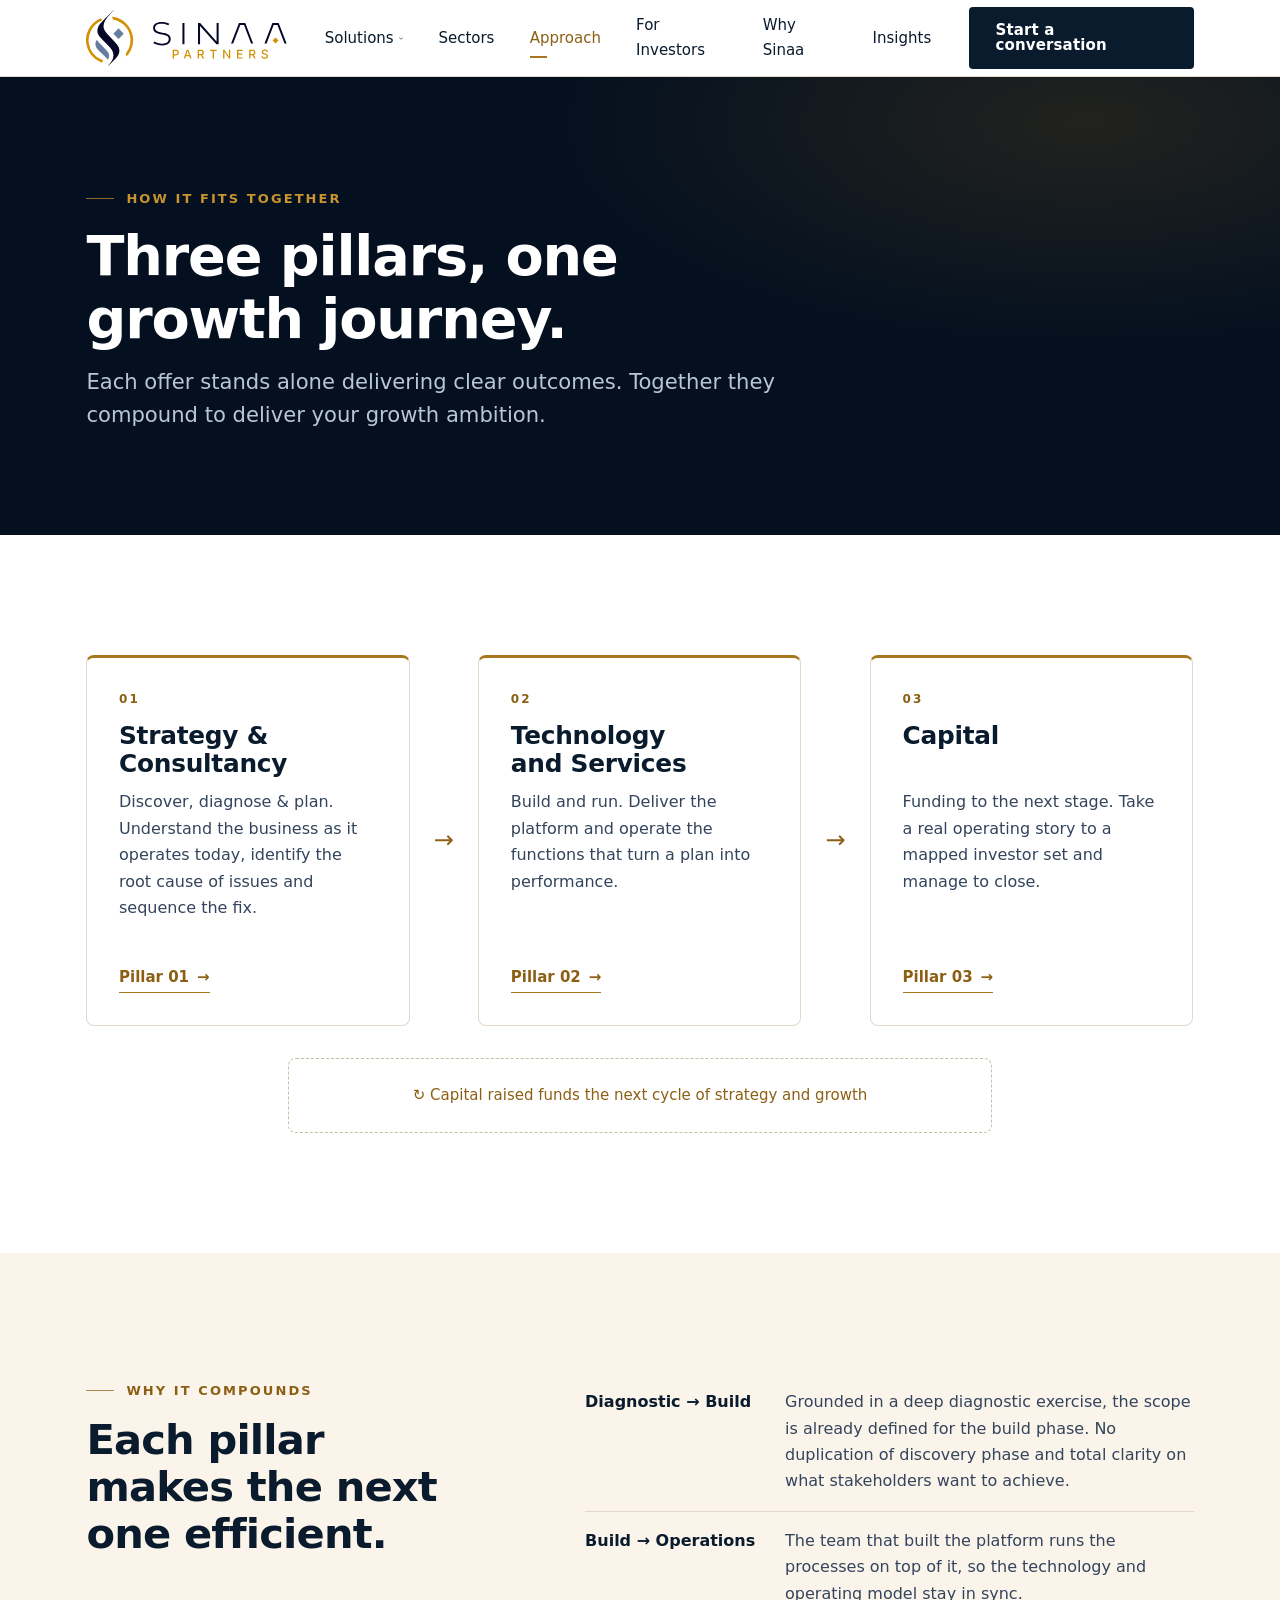
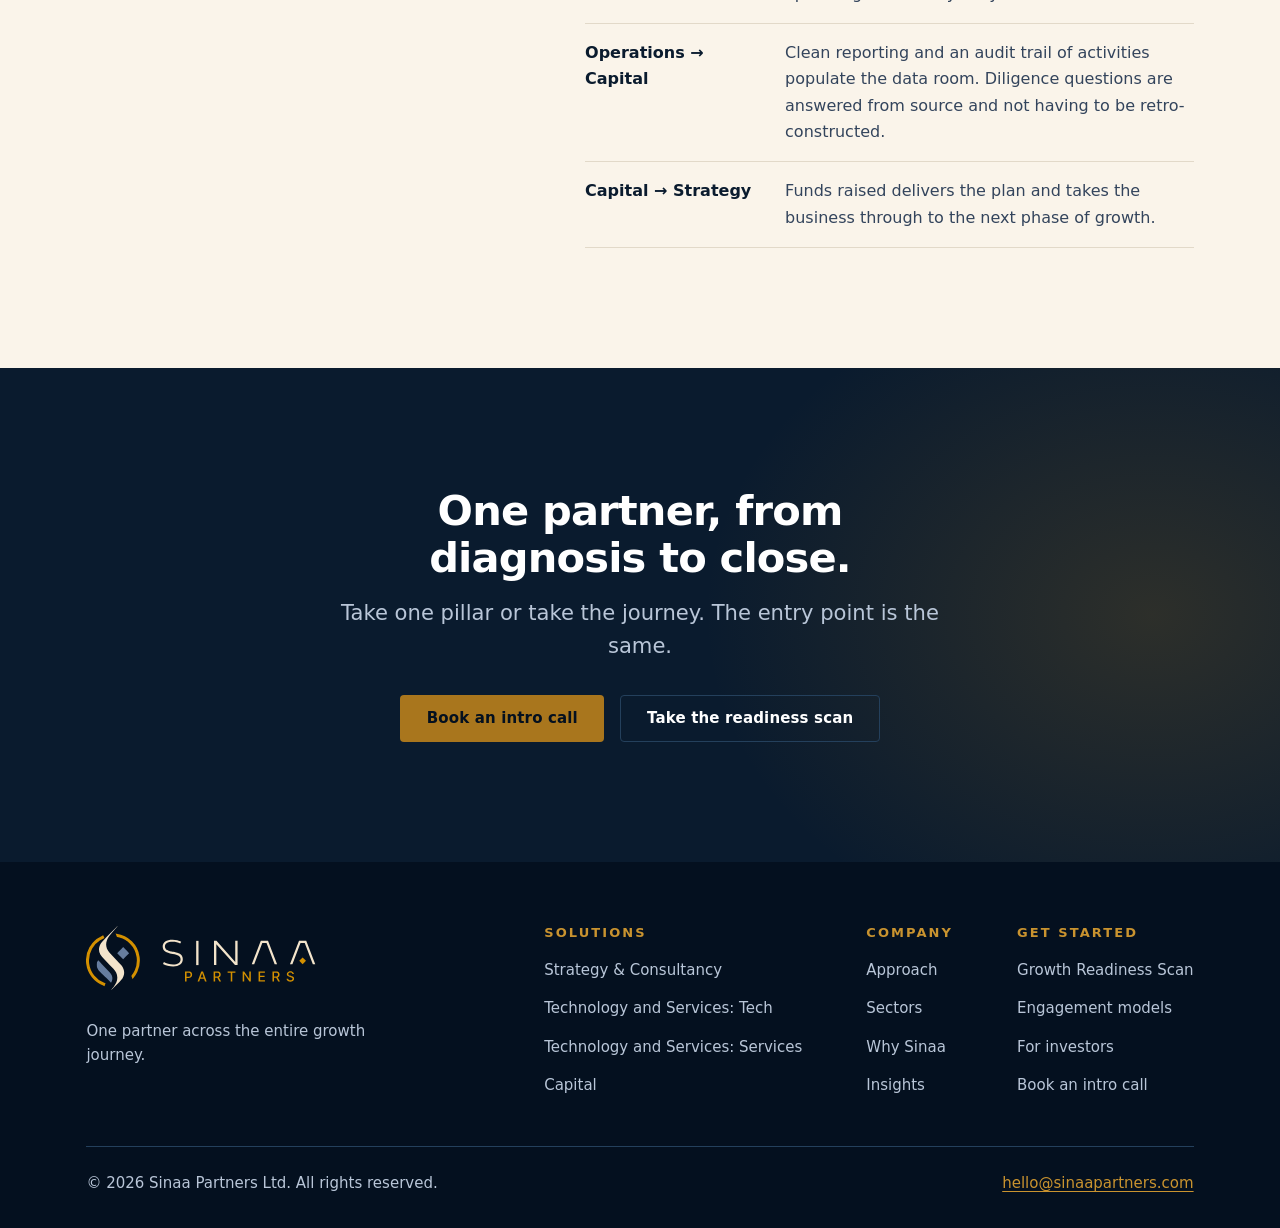
==== commit 9fd42e48: "Offer deck applied, new lockup, WCAG AA pass The offer deck unblocked the nine sections whose review" ====
--- a/approach.html
+++ b/approach.html
@@ -9,9 +9,8 @@
 <meta property="og:description" content="Three offers, one growth journey. How diagnosis, build-and-run and capital compound into a single continuous engagement.">
 <meta property="og:type" content="website">
 <meta name="theme-color" content="#04101F">
-<link rel="preconnect" href="https://fonts.googleapis.com">
-<link rel="preconnect" href="https://fonts.gstatic.com" crossorigin>
-<link rel="stylesheet" href="https://fonts.googleapis.com/css2?family=Sora:wght@400;500;600;700&family=Inter:wght@400;500;600&display=swap">
+<link rel="preload" href="assets/fonts/aptos-400.woff2" as="font" type="font/woff2" crossorigin>
+<link rel="preload" href="assets/fonts/aptos-display-700.woff2" as="font" type="font/woff2" crossorigin>
 <link rel="stylesheet" href="assets/brand.css">
 <link rel="stylesheet" href="assets/site.css">
 </head>
@@ -19,8 +18,32 @@
 <a class="skip" href="#main">Skip to content</a>
 <header class="site-header">
   <div class="shell site-header__inner">
-    <a class="logo" href="index.html"><img class="logo__lockup" src="assets/sinaa-lockup.svg" alt="Sinaa Partners" width="564" height="138" decoding="async"></a>
-    <nav class="nav" aria-label="Primary"><div class="nav__item"><button type="button" class="nav__link" data-mega-trigger aria-expanded="false" aria-controls="mega-solutions">Solutions<svg class="nav__caret" viewBox="0 0 10 10" aria-hidden="true"><path d="M1 3l4 4 4-4" fill="none" stroke="currentColor" stroke-width="1.6" stroke-linecap="round" stroke-linejoin="round"/></svg></button><div class="mega" id="mega-solutions" data-mega-panel hidden><a class="mega__item" href="strategy.html"><span class="mega__num">PILLAR 01</span><span class="mega__title">Strategy &amp; Consultancy</span><span class="mega__desc">Deep-dive diagnostics and a clear roadmap for the business.</span></a><a class="mega__item" href="technology.html"><span class="mega__num">PILLAR 02</span><span class="mega__title">Services &amp; Technology</span><span class="mega__desc">Build the platform, start to finish — architecture through to run.</span></a><a class="mega__item" href="managed-operations.html"><span class="mega__num">PILLAR 02</span><span class="mega__title">Managed Operations (BPO)</span><span class="mega__desc">Run finance, HR, marketing, sales and admin so you can focus on growth.</span></a><a class="mega__item" href="capital.html"><span class="mega__num">PILLAR 03</span><span class="mega__title">Capital</span><span class="mega__desc">Go-to-market and raise support to fund what comes next.</span></a><a class="mega__item" href="engagement.html"><span class="mega__num">COMMERCIAL</span><span class="mega__title">Engagement models</span><span class="mega__desc">Retainer, project build, managed service, or raise mandate.</span></a><a class="mega__item" href="readiness.html"><span class="mega__num">TOOL</span><span class="mega__title">Growth Readiness Scan</span><span class="mega__desc">Two minutes. Find out which pillar to start with.</span></a></div></div><div class="nav__item"><a class="nav__link" href="sectors.html">Sectors</a></div><div class="nav__item"><a class="nav__link" href="approach.html" aria-current="page">Approach</a></div><div class="nav__item"><a class="nav__link" href="investors.html">For Investors</a></div><div class="nav__item"><a class="nav__link" href="why-sinaa.html">Why Sinaa</a></div><div class="nav__item"><a class="nav__link" href="insights.html">Insights</a></div></nav>
+    <a class="logo" href="index.html"><svg class="logo__lockup" viewBox="16 9.5 993 277" fill="none" role="img" aria-label="Sinaa Partners" focusable="false" xmlns="http://www.w3.org/2000/svg">
+<path d="M937.962 73.7698L898.807 174.682H909.314L944.405 83.1869H962.744L997.835 174.682H1008.34L969.187 73.7698H937.962Z" fill="currentColor"/>
+<path d="M772.617 73.7698L733.462 174.682H743.969L779.061 83.1869H797.399L832.49 174.682H842.998L803.842 73.7698H772.617Z" fill="currentColor"/>
+<path d="M570 178.746V73.7695H580.706L661.991 165.264V73.7695H672.102V178.746H660.9L580.111 88.5395V178.746H570Z" fill="currentColor"/>
+<path d="M492.879 178.746V73.7695H502.99V178.746H492.879Z" fill="currentColor"/>
+<path d="M393.455 184.99C385.392 184.99 377.297 183.834 369.168 181.521C361.04 179.142 354.431 176.499 349.343 173.591L353.209 165.561C357.967 168.205 364.014 170.617 371.349 172.798C378.685 174.979 385.921 176.069 393.058 176.069C403.037 176.069 410.901 174.153 416.65 170.32C422.4 166.487 425.275 160.77 425.275 153.171C425.275 146.232 422.499 141.143 416.948 137.905C411.397 134.601 402.938 132.089 391.571 130.371C386.945 129.644 382.947 128.917 379.577 128.19C376.206 127.463 372.373 126.307 368.078 124.721C363.849 123.135 360.379 121.285 357.67 119.17C354.96 117.055 352.647 114.246 350.731 110.744C348.88 107.241 347.955 103.243 347.955 98.7495C347.955 89.1011 351.689 81.6665 359.156 76.4458C366.624 71.159 377.165 68.5156 390.778 68.5156C405.119 68.5156 417.576 71.4895 428.149 77.4371L423.689 85.3673C414.635 80.0805 403.731 77.4371 390.976 77.4371C368.772 77.4371 357.67 84.4752 357.67 98.5513C357.67 100.864 358.099 103.012 358.958 104.995C359.817 106.911 360.842 108.563 362.031 109.951C363.287 111.339 364.972 112.627 367.087 113.817C369.267 115.006 371.25 115.965 373.034 116.692C374.885 117.352 377.198 118.046 379.973 118.773C382.815 119.434 385.095 119.93 386.813 120.26C388.597 120.591 390.877 120.987 393.653 121.45C398.279 122.177 402.343 122.97 405.846 123.829C409.414 124.688 413.115 125.944 416.948 127.596C420.781 129.248 423.92 131.164 426.365 133.345C428.876 135.526 430.925 138.334 432.511 141.771C434.163 145.141 434.989 149.007 434.989 153.369C434.989 163.149 431.222 170.881 423.689 176.565C416.221 182.182 406.143 184.99 393.455 184.99Z" fill="currentColor"/>
+<rect x="938.946" y="160.053" width="20.6886" height="20.6886" transform="rotate(-45 938.946 160.053)" fill="#D39000"/>
+<path d="M444.64 249.715V206.078H460.194C463.589 206.078 466.402 206.696 468.632 207.932C470.862 209.168 472.531 210.858 473.639 213.003C474.747 215.134 475.301 217.534 475.301 220.205C475.301 222.89 474.74 225.304 473.617 227.449C472.51 229.58 470.833 231.27 468.589 232.52C466.359 233.756 463.554 234.374 460.173 234.374H449.477V228.792H459.576C461.721 228.792 463.461 228.422 464.796 227.684C466.132 226.931 467.112 225.908 467.737 224.615C468.362 223.323 468.674 221.853 468.674 220.205C468.674 218.557 468.362 217.094 467.737 215.816C467.112 214.537 466.125 213.536 464.775 212.811C463.44 212.087 461.679 211.725 459.491 211.725H451.224V249.715H444.64ZM506.076 249.715H499.088L514.791 206.078H522.397L538.1 249.715H531.112L518.775 214.005H518.434L506.076 249.715ZM507.248 232.627H529.919V238.167H507.248V232.627ZM568.402 249.715V206.078H583.956C587.337 206.078 590.142 206.661 592.372 207.826C594.616 208.99 596.293 210.603 597.401 212.662C598.508 214.708 599.062 217.073 599.062 219.757C599.062 222.428 598.501 224.779 597.379 226.81C596.271 228.827 594.595 230.397 592.351 231.519C590.121 232.641 587.315 233.202 583.935 233.202H572.152V227.534H583.338C585.469 227.534 587.202 227.229 588.537 226.618C589.886 226.007 590.874 225.12 591.499 223.955C592.124 222.79 592.436 221.391 592.436 219.757C592.436 218.11 592.116 216.682 591.477 215.475C590.852 214.267 589.865 213.344 588.516 212.705C587.18 212.051 585.426 211.725 583.253 211.725H574.986V249.715H568.402ZM589.943 230.027L600.724 249.715H593.224L582.656 230.027H589.943ZM628.922 211.746V206.078H662.693V211.746H649.078V249.715H642.516V211.746H628.922ZM729.376 206.078V249.715H723.325L701.144 217.712H700.74V249.715H694.156V206.078H700.25L722.451 238.124H722.856V206.078H729.376ZM762.98 249.715V206.078H790.338V211.746H769.564V225.042H788.91V230.688H769.564V244.047H790.594V249.715H762.98ZM823.132 249.715V206.078H838.686C842.067 206.078 844.872 206.661 847.103 207.826C849.347 208.99 851.023 210.603 852.131 212.662C853.239 214.708 853.793 217.073 853.793 219.757C853.793 222.428 853.232 224.779 852.11 226.81C851.002 228.827 849.326 230.397 847.081 231.519C844.851 232.641 842.046 233.202 838.665 233.202H826.882V227.534H838.068C840.199 227.534 841.932 227.229 843.267 226.618C844.617 226.007 845.604 225.12 846.229 223.955C846.854 222.79 847.167 221.391 847.167 219.757C847.167 218.11 846.847 216.682 846.208 215.475C845.583 214.267 844.595 213.344 843.246 212.705C841.911 212.051 840.157 211.725 837.983 211.725H829.716V249.715H823.132ZM844.674 230.027L855.455 249.715H847.955L837.387 230.027H844.674ZM909.604 217.542C909.377 215.525 908.439 213.962 906.792 212.854C905.144 211.732 903.07 211.171 900.57 211.171C898.78 211.171 897.232 211.455 895.925 212.023C894.618 212.577 893.603 213.344 892.878 214.324C892.168 215.29 891.813 216.391 891.813 217.627C891.813 218.664 892.054 219.559 892.537 220.311C893.034 221.064 893.681 221.696 894.476 222.208C895.286 222.705 896.152 223.124 897.076 223.465C897.999 223.792 898.887 224.061 899.739 224.275L904 225.382C905.392 225.723 906.82 226.185 908.283 226.767C909.746 227.35 911.103 228.117 912.353 229.069C913.603 230.02 914.611 231.199 915.378 232.605C916.159 234.012 916.55 235.695 916.55 237.655C916.55 240.127 915.911 242.321 914.632 244.239C913.368 246.157 911.529 247.669 909.114 248.777C906.713 249.885 903.809 250.439 900.399 250.439C897.132 250.439 894.306 249.921 891.919 248.884C889.533 247.847 887.665 246.377 886.316 244.473C884.966 242.556 884.22 240.283 884.078 237.655H890.684C890.811 239.232 891.323 240.546 892.218 241.597C893.127 242.634 894.284 243.408 895.691 243.919C897.111 244.417 898.667 244.665 900.357 244.665C902.218 244.665 903.872 244.374 905.321 243.792C906.784 243.195 907.935 242.371 908.773 241.32C909.611 240.255 910.03 239.012 910.03 237.591C910.03 236.299 909.661 235.24 908.922 234.417C908.198 233.593 907.211 232.911 905.961 232.371C904.725 231.831 903.326 231.355 901.763 230.944L896.607 229.537C893.113 228.586 890.343 227.186 888.297 225.34C886.266 223.493 885.25 221.05 885.25 218.01C885.25 215.496 885.932 213.301 887.296 211.426C888.659 209.551 890.506 208.096 892.836 207.059C895.165 206.007 897.793 205.482 900.719 205.482C903.674 205.482 906.28 206 908.539 207.037C910.811 208.074 912.601 209.502 913.908 211.32C915.215 213.124 915.897 215.198 915.953 217.542H909.604Z" fill="#D39000"/>
+<mask id="mask0_hdr" style="mask-type:alpha" maskUnits="userSpaceOnUse" x="0" y="-1" width="265" height="307">
+<path d="M264.62 305.452H105.157L239.305 298.092L135.083 17.4255L100.114 27.2175L105.157 305.452H0V-0.000282288H264.62V305.452Z" fill="#D9D9D9"/>
+</mask>
+<g mask="url(#mask0_hdr)">
+<path d="M194.06 250.131C227.665 227.449 247.416 186.989 241.622 144.089C234.846 93.9058 195.252 56.2123 147.396 49.7196M92.3656 261.335C56.4133 247.211 28.9756 214.55 23.4393 173.553C16.7679 124.149 43.9719 77.9814 87.1999 58.4744" stroke="#D39000" stroke-width="12.9614" stroke-linecap="square"/>
+</g>
+<g clip-path="url(#clip0_hdr)">
+<path d="M126.771 285.398C126.354 285.777 126.001 285.698 125.805 285.594C125.479 285.424 125.348 284.862 125.648 284.51L136.292 272.169C145.146 260.611 151.675 248.101 151.519 233.187C151.362 218.274 144.845 205.658 134.685 195.015L118.44 177.973L95.0768 153.839L90.0229 148.511C85.4913 143.732 81.3385 138.795 78.0606 133.062C72.3276 123.059 70.7214 111.593 73.6727 100.401C76.0626 91.3382 80.5811 83.0978 87.0323 76.294L108.123 54.0542L144.153 18.063L152.367 10.0316L152.563 10.1883L148.058 15.6079L128.234 38.5137C124.525 42.8102 121.025 46.8977 117.578 51.3901C105.224 67.4921 98.6419 88.3215 106.83 107.741C109.546 114.192 113.229 119.964 118.061 125.07L149.494 158.306C156.194 165.384 162.867 172.188 169.031 179.697C172.936 184.463 176.135 189.53 178.225 195.315C180.314 201.101 181.476 207.474 181.059 213.912C180.366 224.673 175.978 234.415 169.031 242.564C163.533 249.015 157.761 254.918 151.832 261.029C143.683 269.426 135.547 277.575 126.784 285.398H126.771Z" fill="currentColor"/>
+<path d="M113.163 243.516L106.83 237.143L97.0615 227.649L90.5972 221.433L85.7131 216.783L74.234 205.331C71.3088 202.418 69.1018 199.14 67.0515 195.588C60.0126 183.443 59.7383 168.726 68.8014 157.495L73.3199 162.405L83.8978 173.766L118.152 209.967C121.835 213.858 125.139 217.802 127.333 222.738C132.334 233.969 130.859 245.109 124.421 255.465L113.203 243.503L113.163 243.516Z" fill="#667D9E"/>
+<path d="M187.195 142.79L176.944 153.199L156.376 132.448L151.113 127.08L157.799 120.146L164.668 113.016L171.015 106.421L176.957 100.27L183.278 106.812L188.449 112.219L193.986 118.03L199.536 123.842L202.697 127.119L187.195 142.79Z" fill="#667D9E"/>
+</g>
+<defs>
+<clipPath id="clip0_hdr">
+<rect width="140.843" height="275.654" fill="white" transform="translate(61.8535 10.0319)"/>
+</clipPath>
+</defs>
+</svg></a>
+    <nav class="nav" aria-label="Primary"><div class="nav__item nav__item--mega" data-mega><a class="nav__link nav__link--mega" href="solutions.html" data-mega-trigger aria-expanded="false" aria-controls="mega-solutions">Solutions<svg class="nav__caret" viewBox="0 0 10 10" aria-hidden="true" focusable="false"><path d="M1 3l4 4 4-4" fill="none" stroke="currentColor" stroke-width="1.6" stroke-linecap="round" stroke-linejoin="round"/></svg></a><div class="mega" id="mega-solutions" data-mega-panel hidden><a class="mega__item" href="solutions.html"><span class="mega__num">OVERVIEW</span><span class="mega__title">All solutions</span><span class="mega__desc">Deep-dive diagnostics, end-to-end technology, and the capital raise.</span></a><a class="mega__item" href="strategy.html"><span class="mega__num">PILLAR 01</span><span class="mega__title">Strategy &amp; Consultancy</span><span class="mega__desc">Find out what is actually happening inside the business, then what to do.</span></a><a class="mega__item" href="technology.html"><span class="mega__num">PILLAR 02</span><span class="mega__title">Technology and Services: Tech</span><span class="mega__desc">Strategy through architecture, build and integration, into deployment.</span></a><a class="mega__item" href="managed-operations.html"><span class="mega__num">PILLAR 02</span><span class="mega__title">Technology and Services: Services</span><span class="mega__desc">We deliver the enabling functions, so you can focus on the things that matter.</span></a><a class="mega__item" href="capital.html"><span class="mega__num">PILLAR 03</span><span class="mega__title">Capital</span><span class="mega__desc">Go-to-market to raise capital, grounded in fundamentals, not just a deck.</span></a><a class="mega__item" href="engagement.html"><span class="mega__num">COMMERCIAL</span><span class="mega__title">Engagement models</span><span class="mega__desc">Retainer, project based, service fees or contingent based.</span></a><a class="mega__item" href="readiness.html"><span class="mega__num">TOOL</span><span class="mega__title">Growth Readiness Scan</span><span class="mega__desc">Six questions, two minutes. No email required.</span></a></div></div><div class="nav__item"><a class="nav__link" href="sectors.html">Sectors</a></div><div class="nav__item"><a class="nav__link" href="approach.html" aria-current="page">Approach</a></div><div class="nav__item"><a class="nav__link" href="investors.html">For Investors</a></div><div class="nav__item"><a class="nav__link" href="why-sinaa.html">Why Sinaa</a></div><div class="nav__item"><a class="nav__link" href="insights.html">Insights</a></div></nav>
     <a class="btn btn--dark header__cta" href="contact.html">Start a conversation</a>
     <button type="button" class="burger" data-drawer-trigger aria-expanded="false" aria-controls="drawer">
       <svg viewBox="0 0 16 16" aria-hidden="true"><path d="M1 4h14M1 8h14M1 12h14" stroke="currentColor" stroke-width="1.6" stroke-linecap="round"/></svg>
@@ -31,7 +54,7 @@
     <div class="shell">
       <div class="drawer__group">
         <p class="drawer__label">Solutions</p>
-        <a href="strategy.html">Strategy &amp; Consultancy</a><a href="technology.html">Services &amp; Technology</a><a href="managed-operations.html">Managed Operations (BPO)</a><a href="capital.html">Capital</a>
+        <a href="solutions.html">All solutions</a><a href="strategy.html">Strategy &amp; Consultancy</a><a href="technology.html">Technology and Services: Tech</a><a href="managed-operations.html">Technology and Services: Services</a><a href="capital.html">Capital</a>
       </div>
       <div class="drawer__group">
         <p class="drawer__label">Company</p>
@@ -49,31 +72,31 @@
 <section class="page-hero on-dark">
   <div class="shell page-hero__inner">
     <p class="eyebrow">How it fits together</p>
-    <h1>Three offers. One growth journey.</h1>
-    <p class="lead">Each offer stands alone. Together, they form a single continuous engagement — and each cycle funds the next.</p>
+    <h1>Three pillars, one growth journey.</h1>
+    <p class="lead">Each offer stands alone delivering clear outcomes. Together they compound to deliver your growth ambition.</p>
   </div>
 </section>
 <section class="section">
   <div class="shell">
     <div class="loop reveal">
       <div class="card card--pillar">
-        <span class="card__num">01</span><h3>Strategy</h3>
-        <p>Diagnose &amp; plan. Understand the business as it runs, find the root cause,
-          and sequence the fix.</p>
+        <span class="card__num">01</span><h2>Strategy &amp; Consultancy</h2>
+        <p>Discover, diagnose &amp; plan. Understand the business as it operates today,
+          identify the root cause of issues and sequence the fix.</p>
         <a class="link-arrow" href="strategy.html">Pillar 01</a>
       </div>
       <div class="loop__arrow" aria-hidden="true">→</div>
       <div class="card card--pillar">
-        <span class="card__num">02</span><h3>Build &amp; Run</h3>
-        <p>Technology &amp; operations. Deliver the platform and run the functions that
-          turn a plan into performance.</p>
+        <span class="card__num">02</span><h2>Technology and Services</h2>
+        <p>Build and run. Deliver the platform and operate the functions that turn a plan
+          into performance.</p>
         <a class="link-arrow" href="technology.html">Pillar 02</a>
       </div>
       <div class="loop__arrow" aria-hidden="true">→</div>
       <div class="card card--pillar">
-        <span class="card__num">03</span><h3>Capital</h3>
-        <p>Fund the next stage. Take a real operating story to a mapped investor set and
-          run it to close.</p>
+        <span class="card__num">03</span><h2>Capital</h2>
+        <p>Funding to the next stage. Take a real operating story to a mapped investor set
+          and manage to close.</p>
         <a class="link-arrow" href="capital.html">Pillar 03</a>
       </div>
     </div>
@@ -82,56 +105,37 @@
   </div>
 </section>
 
-<section class="section section--dark on-dark">
+<section class="section section--warm">
   <div class="shell">
     <div class="split reveal">
       <div class="sticky">
         <p class="eyebrow">Why it compounds</p>
-        <h2>Each pillar makes the next one cheaper.</h2>
+        <h2>Each pillar makes the next one efficient.</h2>
       </div>
       <div>
         <ul class="facts">
-          <li><b>Diagnostic → build</b><span>The scope is already written. There is no
-            discovery phase to pay for twice, and no argument about what the plan
-            actually said.</span></li>
-          <li><b>Build → operations</b><span>The team that built the platform runs the
-            processes on top of it, so the operating model and the technology stay in
-            step.</span></li>
-          <li><b>Operations → capital</b><span>Clean reporting and a real audit trail
-            populate the data room. Diligence questions get answered from the source,
-            not reconstructed.</span></li>
-          <li><b>Capital → strategy</b><span>The raise funds the next cycle of growth —
-            and the diagnostic that shapes it.</span></li>
+          <li><b>Diagnostic → Build</b><span>Grounded in a deep diagnostic exercise, the
+            scope is already defined for the build phase. No duplication of discovery
+            phase and total clarity on what stakeholders want to achieve.</span></li>
+          <li><b>Build → Operations</b><span>The team that built the platform runs the
+            processes on top of it, so the technology and operating model stay in
+            sync.</span></li>
+          <li><b>Operations → Capital</b><span>Clean reporting and an audit trail of
+            activities populate the data room. Diligence questions are answered from
+            source and not having to be retro-constructed.</span></li>
+          <li><b>Capital → Strategy</b><span>Funds raised delivers the plan and takes
+            the business through to the next phase of growth.</span></li>
         </ul>
       </div>
     </div>
   </div>
 </section>
 
-<section class="section section--warm">
-  <div class="shell">
-    <div class="center reveal" style="max-width:620px;margin-bottom:3rem">
-      <p class="eyebrow">Getting started</p>
-      <h2>Let&rsquo;s start with a conversation.</h2>
-      <p>Three steps from first contact to work beginning. No procurement theatre.</p>
-    </div>
-    <ol class="steps steps--3 reveal">
-      <li><h3>Intro call</h3><p>Align on priorities and where you are today. Thirty
-        minutes, no materials required.</p></li>
-      <li><h3>Scoping proposal</h3><p>A tailored diagnostic or project scope, with clear
-        deliverables, timeline and price.</p></li>
-      <li><h3>Kick off</h3><p>Begin the engagement — standalone, or across pillars as
-        one mandate.</p></li>
-    </ol>
-    <div class="center" style="margin-top:2.5rem">
-      <a class="btn btn--dark" href="contact.html">Book the intro call</a>
-    </div>
-  </div>
-</section>
+
 <section class="section cta-band on-dark">
   <div class="shell center reveal" style="max-width:760px">
     <h2>One partner, from diagnosis to close.</h2>
-    <p class="lead">Take one pillar, or take the journey. The entry point is the same conversation.</p>
+    <p class="lead">Take one pillar or take the journey. The entry point is the same.</p>
     <div class="btn-row" style="margin-top:2rem">
       <a class="btn btn--primary" href="contact.html">Book an intro call</a>
       <a class="btn btn--ghost" href="readiness.html">Take the readiness scan</a>
@@ -143,17 +147,40 @@
   <div class="shell">
     <div class="footer__grid">
       <div>
-        <a class="logo" href="index.html"><img class="logo__lockup" src="assets/sinaa-lockup-on-dark.svg" alt="Sinaa Partners" width="564" height="138" decoding="async"></a>
+        <a class="logo logo--on-dark" href="index.html"><svg class="logo__lockup" viewBox="16 9.5 993 277" fill="none" role="img" aria-label="Sinaa Partners" focusable="false" xmlns="http://www.w3.org/2000/svg">
+<path d="M937.962 73.7698L898.807 174.682H909.314L944.405 83.1869H962.744L997.835 174.682H1008.34L969.187 73.7698H937.962Z" fill="currentColor"/>
+<path d="M772.617 73.7698L733.462 174.682H743.969L779.061 83.1869H797.399L832.49 174.682H842.998L803.842 73.7698H772.617Z" fill="currentColor"/>
+<path d="M570 178.746V73.7695H580.706L661.991 165.264V73.7695H672.102V178.746H660.9L580.111 88.5395V178.746H570Z" fill="currentColor"/>
+<path d="M492.879 178.746V73.7695H502.99V178.746H492.879Z" fill="currentColor"/>
+<path d="M393.455 184.99C385.392 184.99 377.297 183.834 369.168 181.521C361.04 179.142 354.431 176.499 349.343 173.591L353.209 165.561C357.967 168.205 364.014 170.617 371.349 172.798C378.685 174.979 385.921 176.069 393.058 176.069C403.037 176.069 410.901 174.153 416.65 170.32C422.4 166.487 425.275 160.77 425.275 153.171C425.275 146.232 422.499 141.143 416.948 137.905C411.397 134.601 402.938 132.089 391.571 130.371C386.945 129.644 382.947 128.917 379.577 128.19C376.206 127.463 372.373 126.307 368.078 124.721C363.849 123.135 360.379 121.285 357.67 119.17C354.96 117.055 352.647 114.246 350.731 110.744C348.88 107.241 347.955 103.243 347.955 98.7495C347.955 89.1011 351.689 81.6665 359.156 76.4458C366.624 71.159 377.165 68.5156 390.778 68.5156C405.119 68.5156 417.576 71.4895 428.149 77.4371L423.689 85.3673C414.635 80.0805 403.731 77.4371 390.976 77.4371C368.772 77.4371 357.67 84.4752 357.67 98.5513C357.67 100.864 358.099 103.012 358.958 104.995C359.817 106.911 360.842 108.563 362.031 109.951C363.287 111.339 364.972 112.627 367.087 113.817C369.267 115.006 371.25 115.965 373.034 116.692C374.885 117.352 377.198 118.046 379.973 118.773C382.815 119.434 385.095 119.93 386.813 120.26C388.597 120.591 390.877 120.987 393.653 121.45C398.279 122.177 402.343 122.97 405.846 123.829C409.414 124.688 413.115 125.944 416.948 127.596C420.781 129.248 423.92 131.164 426.365 133.345C428.876 135.526 430.925 138.334 432.511 141.771C434.163 145.141 434.989 149.007 434.989 153.369C434.989 163.149 431.222 170.881 423.689 176.565C416.221 182.182 406.143 184.99 393.455 184.99Z" fill="currentColor"/>
+<rect x="938.946" y="160.053" width="20.6886" height="20.6886" transform="rotate(-45 938.946 160.053)" fill="#D39000"/>
+<path d="M444.64 249.715V206.078H460.194C463.589 206.078 466.402 206.696 468.632 207.932C470.862 209.168 472.531 210.858 473.639 213.003C474.747 215.134 475.301 217.534 475.301 220.205C475.301 222.89 474.74 225.304 473.617 227.449C472.51 229.58 470.833 231.27 468.589 232.52C466.359 233.756 463.554 234.374 460.173 234.374H449.477V228.792H459.576C461.721 228.792 463.461 228.422 464.796 227.684C466.132 226.931 467.112 225.908 467.737 224.615C468.362 223.323 468.674 221.853 468.674 220.205C468.674 218.557 468.362 217.094 467.737 215.816C467.112 214.537 466.125 213.536 464.775 212.811C463.44 212.087 461.679 211.725 459.491 211.725H451.224V249.715H444.64ZM506.076 249.715H499.088L514.791 206.078H522.397L538.1 249.715H531.112L518.775 214.005H518.434L506.076 249.715ZM507.248 232.627H529.919V238.167H507.248V232.627ZM568.402 249.715V206.078H583.956C587.337 206.078 590.142 206.661 592.372 207.826C594.616 208.99 596.293 210.603 597.401 212.662C598.508 214.708 599.062 217.073 599.062 219.757C599.062 222.428 598.501 224.779 597.379 226.81C596.271 228.827 594.595 230.397 592.351 231.519C590.121 232.641 587.315 233.202 583.935 233.202H572.152V227.534H583.338C585.469 227.534 587.202 227.229 588.537 226.618C589.886 226.007 590.874 225.12 591.499 223.955C592.124 222.79 592.436 221.391 592.436 219.757C592.436 218.11 592.116 216.682 591.477 215.475C590.852 214.267 589.865 213.344 588.516 212.705C587.18 212.051 585.426 211.725 583.253 211.725H574.986V249.715H568.402ZM589.943 230.027L600.724 249.715H593.224L582.656 230.027H589.943ZM628.922 211.746V206.078H662.693V211.746H649.078V249.715H642.516V211.746H628.922ZM729.376 206.078V249.715H723.325L701.144 217.712H700.74V249.715H694.156V206.078H700.25L722.451 238.124H722.856V206.078H729.376ZM762.98 249.715V206.078H790.338V211.746H769.564V225.042H788.91V230.688H769.564V244.047H790.594V249.715H762.98ZM823.132 249.715V206.078H838.686C842.067 206.078 844.872 206.661 847.103 207.826C849.347 208.99 851.023 210.603 852.131 212.662C853.239 214.708 853.793 217.073 853.793 219.757C853.793 222.428 853.232 224.779 852.11 226.81C851.002 228.827 849.326 230.397 847.081 231.519C844.851 232.641 842.046 233.202 838.665 233.202H826.882V227.534H838.068C840.199 227.534 841.932 227.229 843.267 226.618C844.617 226.007 845.604 225.12 846.229 223.955C846.854 222.79 847.167 221.391 847.167 219.757C847.167 218.11 846.847 216.682 846.208 215.475C845.583 214.267 844.595 213.344 843.246 212.705C841.911 212.051 840.157 211.725 837.983 211.725H829.716V249.715H823.132ZM844.674 230.027L855.455 249.715H847.955L837.387 230.027H844.674ZM909.604 217.542C909.377 215.525 908.439 213.962 906.792 212.854C905.144 211.732 903.07 211.171 900.57 211.171C898.78 211.171 897.232 211.455 895.925 212.023C894.618 212.577 893.603 213.344 892.878 214.324C892.168 215.29 891.813 216.391 891.813 217.627C891.813 218.664 892.054 219.559 892.537 220.311C893.034 221.064 893.681 221.696 894.476 222.208C895.286 222.705 896.152 223.124 897.076 223.465C897.999 223.792 898.887 224.061 899.739 224.275L904 225.382C905.392 225.723 906.82 226.185 908.283 226.767C909.746 227.35 911.103 228.117 912.353 229.069C913.603 230.02 914.611 231.199 915.378 232.605C916.159 234.012 916.55 235.695 916.55 237.655C916.55 240.127 915.911 242.321 914.632 244.239C913.368 246.157 911.529 247.669 909.114 248.777C906.713 249.885 903.809 250.439 900.399 250.439C897.132 250.439 894.306 249.921 891.919 248.884C889.533 247.847 887.665 246.377 886.316 244.473C884.966 242.556 884.22 240.283 884.078 237.655H890.684C890.811 239.232 891.323 240.546 892.218 241.597C893.127 242.634 894.284 243.408 895.691 243.919C897.111 244.417 898.667 244.665 900.357 244.665C902.218 244.665 903.872 244.374 905.321 243.792C906.784 243.195 907.935 242.371 908.773 241.32C909.611 240.255 910.03 239.012 910.03 237.591C910.03 236.299 909.661 235.24 908.922 234.417C908.198 233.593 907.211 232.911 905.961 232.371C904.725 231.831 903.326 231.355 901.763 230.944L896.607 229.537C893.113 228.586 890.343 227.186 888.297 225.34C886.266 223.493 885.25 221.05 885.25 218.01C885.25 215.496 885.932 213.301 887.296 211.426C888.659 209.551 890.506 208.096 892.836 207.059C895.165 206.007 897.793 205.482 900.719 205.482C903.674 205.482 906.28 206 908.539 207.037C910.811 208.074 912.601 209.502 913.908 211.32C915.215 213.124 915.897 215.198 915.953 217.542H909.604Z" fill="#D39000"/>
+<mask id="mask0_ftr" style="mask-type:alpha" maskUnits="userSpaceOnUse" x="0" y="-1" width="265" height="307">
+<path d="M264.62 305.452H105.157L239.305 298.092L135.083 17.4255L100.114 27.2175L105.157 305.452H0V-0.000282288H264.62V305.452Z" fill="#D9D9D9"/>
+</mask>
+<g mask="url(#mask0_ftr)">
+<path d="M194.06 250.131C227.665 227.449 247.416 186.989 241.622 144.089C234.846 93.9058 195.252 56.2123 147.396 49.7196M92.3656 261.335C56.4133 247.211 28.9756 214.55 23.4393 173.553C16.7679 124.149 43.9719 77.9814 87.1999 58.4744" stroke="#D39000" stroke-width="12.9614" stroke-linecap="square"/>
+</g>
+<g clip-path="url(#clip0_ftr)">
+<path d="M126.771 285.398C126.354 285.777 126.001 285.698 125.805 285.594C125.479 285.424 125.348 284.862 125.648 284.51L136.292 272.169C145.146 260.611 151.675 248.101 151.519 233.187C151.362 218.274 144.845 205.658 134.685 195.015L118.44 177.973L95.0768 153.839L90.0229 148.511C85.4913 143.732 81.3385 138.795 78.0606 133.062C72.3276 123.059 70.7214 111.593 73.6727 100.401C76.0626 91.3382 80.5811 83.0978 87.0323 76.294L108.123 54.0542L144.153 18.063L152.367 10.0316L152.563 10.1883L148.058 15.6079L128.234 38.5137C124.525 42.8102 121.025 46.8977 117.578 51.3901C105.224 67.4921 98.6419 88.3215 106.83 107.741C109.546 114.192 113.229 119.964 118.061 125.07L149.494 158.306C156.194 165.384 162.867 172.188 169.031 179.697C172.936 184.463 176.135 189.53 178.225 195.315C180.314 201.101 181.476 207.474 181.059 213.912C180.366 224.673 175.978 234.415 169.031 242.564C163.533 249.015 157.761 254.918 151.832 261.029C143.683 269.426 135.547 277.575 126.784 285.398H126.771Z" fill="currentColor"/>
+<path d="M113.163 243.516L106.83 237.143L97.0615 227.649L90.5972 221.433L85.7131 216.783L74.234 205.331C71.3088 202.418 69.1018 199.14 67.0515 195.588C60.0126 183.443 59.7383 168.726 68.8014 157.495L73.3199 162.405L83.8978 173.766L118.152 209.967C121.835 213.858 125.139 217.802 127.333 222.738C132.334 233.969 130.859 245.109 124.421 255.465L113.203 243.503L113.163 243.516Z" fill="#667D9E"/>
+<path d="M187.195 142.79L176.944 153.199L156.376 132.448L151.113 127.08L157.799 120.146L164.668 113.016L171.015 106.421L176.957 100.27L183.278 106.812L188.449 112.219L193.986 118.03L199.536 123.842L202.697 127.119L187.195 142.79Z" fill="#667D9E"/>
+</g>
+<defs>
+<clipPath id="clip0_ftr">
+<rect width="140.843" height="275.654" fill="white" transform="translate(61.8535 10.0319)"/>
+</clipPath>
+</defs>
+</svg></a>
         <p style="margin-top:1.25rem;max-width:32ch;font-size:var(--t-small)">
-          One partner across the entire growth journey — diagnostic, build and run,
-          and the capital that funds the next stage.</p>
+          One partner across the entire growth journey.</p>
       </div>
       <nav aria-labelledby="f-sol">
         <h2 id="f-sol">Solutions</h2>
         <ul class="footer__nav">
           <li><a href="strategy.html">Strategy &amp; Consultancy</a></li>
-          <li><a href="technology.html">Services &amp; Technology</a></li>
-          <li><a href="managed-operations.html">Managed Operations</a></li>
+          <li><a href="technology.html">Technology and Services: Tech</a></li>
+          <li><a href="managed-operations.html">Technology and Services: Services</a></li>
           <li><a href="capital.html">Capital</a></li>
         </ul>
       </nav>
@@ -177,7 +204,7 @@
       </nav>
     </div>
     <div class="footer__bar">
-      <p style="margin:0">&copy; 2026 Sinaa Partners. All rights reserved.</p>
+      <p style="margin:0">&copy; 2026 Sinaa Partners Ltd. All rights reserved.</p>
       <p style="margin:0"><a href="mailto:hello@sinaapartners.com">hello@sinaapartners.com</a></p>
     </div>
   </div>
--- a/assets/brand.css
+++ b/assets/brand.css
@@ -1,3 +1,44 @@
+/* ==========================================================================
+   Aptos — the brand typeface, supplied by the client.
+
+   LICENCE WARNING. The Microsoft Aptos EULA shipped with these files states:
+   "No Distribution Rights. This agreement does not grant you a license to
+   distribute nor sublicense all or part of the software to any third party."
+   Serving a font file from a public site distributes it to every visitor.
+   Each @font-face therefore lists local() FIRST, so anyone with Microsoft
+   Office installed renders from their own licensed copy and never downloads
+   ours. The url() fallback is here so the prototype looks right on machines
+   without Office — clear it with the client, or obtain a web licence, before
+   this goes to a public domain.
+
+   Files are subset to Latin plus the punctuation the copy uses: 1.3MB of TTF
+   down to 121KB of WOFF2.
+   ========================================================================== */
+@font-face {
+  font-family: "Aptos Display"; font-style: normal; font-weight: 400; font-display: swap;
+  src: local("Aptos Display"), url("fonts/aptos-display-400.woff2") format("woff2");
+}
+@font-face {
+  font-family: "Aptos Display"; font-style: normal; font-weight: 700; font-display: swap;
+  src: local("Aptos Display Bold"), url("fonts/aptos-display-700.woff2") format("woff2");
+}
+@font-face {
+  font-family: "Aptos"; font-style: normal; font-weight: 400; font-display: swap;
+  src: local("Aptos"), url("fonts/aptos-400.woff2") format("woff2");
+}
+@font-face {
+  font-family: "Aptos"; font-style: italic; font-weight: 400; font-display: swap;
+  src: local("Aptos Italic"), url("fonts/aptos-400i.woff2") format("woff2");
+}
+@font-face {
+  font-family: "Aptos"; font-style: normal; font-weight: 600; font-display: swap;
+  src: local("Aptos SemiBold"), url("fonts/aptos-600.woff2") format("woff2");
+}
+@font-face {
+  font-family: "Aptos"; font-style: normal; font-weight: 700; font-display: swap;
+  src: local("Aptos Bold"), url("fonts/aptos-700.woff2") format("woff2");
+}
+
 /* ==========================================================================
    Sinaa Partners — brand token layer
    Derived from the Sinaa Partners mark (navy / gold / slate) and the
@@ -40,11 +81,18 @@
   --rule-strong: #C9BCA6;
   --rule-dark:   #24405C;            /* hairline on navy                   */
   --edge-gold:   var(--gold);        /* 3.97:1 on white — meets 1.4.11     */
-  --focus:       #C9932F;
+  /* The focus ring is a non-text indicator: SC 1.4.11 wants 3:1 against
+     whatever sits behind it. --gold-lt is tuned for navy and measures only
+     2.73:1 on white and 2.49:1 on cream, so light grounds take --gold
+     (3.97:1 on white, 3.21:1 on cream) and .on-dark restores --gold-lt. */
+  --focus:       var(--gold);
 
   /* --- Type ------------------------------------------------------------- */
-  --font-display: "Sora", "Segoe UI", system-ui, -apple-system, sans-serif;
-  --font-body: "Inter", "Segoe UI", system-ui, -apple-system, sans-serif;
+  /* Aptos Display is the cut Microsoft designed for headline sizes; Aptos is
+     the text cut. Aptos has no 500 weight, so 500 resolves to 400 — the type
+     scale uses 600/700 for emphasis instead. */
+  --font-display: "Aptos Display", "Aptos", "Segoe UI", system-ui, -apple-system, sans-serif;
+  --font-body: "Aptos", "Segoe UI", system-ui, -apple-system, sans-serif;
 
   /* Fluid scale. Body never drops below 16px; small text never below 14px. */
   --t-hero:   clamp(2.6rem, 1.4rem + 4.2vw, 5rem);
--- a/assets/site.css
+++ b/assets/site.css
@@ -5,6 +5,10 @@
 *, *::before, *::after { box-sizing: border-box; }
 html { -webkit-text-size-adjust: 100%; scroll-behavior: smooth; }
 @media (prefers-reduced-motion: reduce) { html { scroll-behavior: auto; } }
+/* The header is sticky and 76px tall, so anything an in-page link or
+   scrollIntoView() jumps to would otherwise land underneath it. Only applies
+   at the moment an element is scrolled to. */
+[id] { scroll-margin-top: calc(76px + var(--s-5)); }
 
 body {
   margin: 0;
@@ -42,15 +46,19 @@
   outline-offset: 3px;
   border-radius: var(--r-sm);
 }
-.on-dark :focus-visible, .site-header :focus-visible { outline-color: var(--gold-lt); }
+.on-dark :focus-visible { outline-color: var(--gold-lt); }  /* 7:1 on ink */
 
 .skip {
-  position: absolute; left: var(--s-4); top: -4rem; z-index: 200;
+  position: absolute; left: var(--s-4); top: var(--s-4); z-index: 200;
   background: var(--white); color: var(--navy); font-weight: 600;
   padding: var(--s-3) var(--s-5); border-radius: var(--r-md);
-  transition: top .15s ease;
-}
-.skip:focus { top: var(--s-4); }
+  /* transform, not top: `top` relayouts every frame, and -200% keeps the link
+     clear of the viewport even if the transform never resolves. */
+  transform: translateY(-200%);
+  transition: transform .15s ease;
+}
+.skip:focus { transform: translateY(0); }
+@media (prefers-reduced-motion: reduce) { .skip { transition: none; } }
 
 /* --- Layout primitives ---------------------------------------------------- */
 .shell { width: 100%; max-width: var(--shell); margin-inline: auto; padding-inline: var(--gutter); }
@@ -89,7 +97,7 @@
 @media (min-width: 900px)  { .grid--3 { grid-template-columns: repeat(3, 1fr); }
                              .grid--4 { grid-template-columns: repeat(2, 1fr); } }
 @media (min-width: 1100px) { .grid--4 { grid-template-columns: repeat(4, 1fr); } }
-.split { display: grid; gap: var(--s-7); }
+.split { display: grid; gap: var(--s-7); grid-template-columns: minmax(0, 1fr); }
 @media (min-width: 950px) { .split { grid-template-columns: minmax(0,5fr) minmax(0,7fr); gap: var(--s-8); align-items: start; } }
 @media (min-width: 950px) { .split--even { grid-template-columns: 1fr 1fr; } }
 .sticky { position: sticky; top: 6.5rem; }
@@ -137,22 +145,45 @@
 /* --- Header --------------------------------------------------------------- */
 .site-header {
   position: sticky; top: 0; z-index: 100;
-  background: rgba(255,255,255,.92);
+    background: rgba(255,255,255,.92);
   backdrop-filter: saturate(140%) blur(10px);
   border-bottom: 1px solid var(--rule);
+}
+/* Translucency is decoration here, not information: when the reader has asked
+   for less of it, make the bar solid and drop the blur entirely. */
+@media (prefers-reduced-transparency: reduce) {
+  .site-header { background: var(--white); backdrop-filter: none; }
+}
+/* With increased contrast the hairline borders are the first thing to go. */
+@media (prefers-contrast: more) {
+  .site-header { background: var(--white); backdrop-filter: none; border-bottom-color: var(--navy); }
+  .card, .table-wrap, input, select, textarea { border-color: var(--rule-strong); }
+  :focus-visible { outline-width: 3px; }
 }
 .site-header__inner {
   display: flex; align-items: center; justify-content: space-between;
   gap: var(--s-5); min-height: 76px;
 }
-/* The lockup is a single flat asset — mark and wordmark are one artwork, so
-   there is no type to style here. Height drives it; width follows the
-   artboard's 606:201 ratio. */
+/* The lockup is one flat artwork, so there is no type to style here: height
+   drives it and the width follows the 3.586:1 ink box. */
 .logo { display: inline-flex; align-items: center; text-decoration: none; flex: 0 0 auto; }
+/* The lockup is inline SVG whose ink is currentColor, so its colour lives
+   here. Both rules also cover :hover, because `a:hover` and `.on-dark a`
+   would otherwise repaint the wordmark gold. The gold ring and the slate
+   accents are fixed in the artwork and identical in both supplied files. */
+.logo, .logo:hover { color: #060827; }
+.on-dark .logo--on-dark, .on-dark .logo--on-dark:hover { color: #F3E4CB; }
 /* max-width: none defeats the global `img, svg { max-width: 100% }`: as a
    flex item the lockup would otherwise be squeezed by a crowded nav, which
-   holds the height and eats the width — i.e. distorts the wordmark. */
-.logo__lockup { display: block; height: 40px; width: auto; max-width: none; }
+   holds the height and eats the width -- i.e. distorts the wordmark. */
+/* Height is the one number that matters here. "PARTNERS" is only 46 of the
+   artwork's 277 ink units, so it renders at 16.6% of whatever height we set:
+   at 48px that is 8.0px, which is below the size those thin, wide-tracked
+   caps can resolve at -- the word read as a grey smear. 56px puts it at
+   9.3px, where it reads. The footer is not boxed in by a header bar, so it
+   takes 64px and PARTNERS gets 10.6px. */
+.logo__lockup { display: block; height: var(--logo-h, 56px); width: auto; max-width: none; }
+.site-footer .logo__lockup { --logo-h: 64px; }
 
 .nav { display: none; }
 @media (min-width: 1040px) { .nav { display: flex; align-items: center; gap: var(--s-2); } }
@@ -164,6 +195,16 @@
   background: none; border: 0; cursor: pointer;
 }
 .nav__link:hover { background: var(--cream-2); color: var(--navy); }
+/* Solutions is one control: it navigates on click and reveals the panel on
+   hover or focus. */
+.nav__item--mega { position: relative; }
+.nav__link--mega { gap: 0.35rem; }
+.nav__link--mega[aria-expanded="true"] .nav__caret { transform: rotate(180deg); }
+.nav__caret { transition: transform .15s ease; }
+@media (prefers-reduced-motion: reduce) { .nav__caret { transition: none; } }
+/* The panel sits 12px below the link. Without this the pointer crosses dead
+   space on the way down and the menu closes under it. */
+.mega::before { content: ""; position: absolute; left: 0; right: 0; top: -14px; height: 14px; }
 .nav__link[aria-current="page"] { color: var(--gold-text); }
 .nav__link[aria-current="page"]::after {
   content: ""; position: absolute; margin-top: 2.35rem; width: 1.1rem; height: 2px; background: var(--gold);
@@ -270,35 +311,140 @@
 .card--dark .card__num { color: var(--gold-lt); }
 .card--dark .ticks li::before { background: var(--gold-lt); }
 .card--dark a:not(.btn) { color: var(--gold-lt); }
+
+/* Function cards: the dark treatment is the hover state, shared by all six,
+   rather than a permanent style on one of them. Scoped to this grid so the
+   rest of the site's cards keep their own behaviour.
+   Named properties, never `all` — and the icon rides on currentColor so it
+   inverts with the card instead of needing its own rule.
+   .wcard joins the same system so the site has one hover language for
+   non-link card grids rather than three. */
+.grid--hover-dark :is(.card, .wcard) {
+  transition: background-color .2s ease, border-color .2s ease, color .2s ease;
+}
+.card__top { display: flex; align-items: center; justify-content: space-between; gap: var(--s-4); }
+.card__icon { width: 1.5rem; height: 1.5rem; flex: 0 0 auto; color: var(--gold); transition: color .2s ease; }
+.grid--hover-dark :is(.card, .wcard) :is(h2, h3),
+.grid--hover-dark :is(.card__num, .wcard__num) { transition: color .2s ease; }
+.card__top .card__rule { margin: 0; }
+
+/* The micro-interaction: the gold accent is what acknowledges the pointer,
+   whichever form that accent takes on a given card. Where there is an icon it
+   grows a touch; where the rule is the only accent -- the technology
+   verticals, which the deck gives no icon -- the rule draws itself out.
+   Custom ease-out rather than the built-in one, which is too limp to read at
+   this size and duration, and transform only, so both composite instead of
+   relaying out. */
+.grid--hover-dark :is(.card__icon, .wcard__icon) {
+  transition: color .2s ease, transform .18s cubic-bezier(.23, 1, .32, 1);
+}
+.grid--hover-dark .card__rule {
+  transform-origin: left center;
+  transition: background-color .2s ease, transform .22s cubic-bezier(.23, 1, .32, 1);
+}
+
+@media (hover: hover) and (pointer: fine) {
+  .grid--hover-dark :is(.card, .wcard):hover {
+    background: var(--navy-2); border-color: var(--rule-dark); color: var(--text-muted-dark);
+  }
+  .grid--hover-dark :is(.card, .wcard):hover :is(h2, h3) { color: var(--white); }
+  .grid--hover-dark :is(.card, .wcard):hover :is(.card__icon, .wcard__icon) {
+    color: var(--gold-lt); transform: scale(1.08);
+  }
+    .grid--hover-dark .card:hover .card__rule { background: var(--gold-lt); transform: scaleX(1.6); }
+  /* The numbered cards use --gold-text, which is tuned for light grounds and
+     goes muddy on navy. */
+  .grid--hover-dark :is(.card, .wcard):hover :is(.card__num, .wcard__num) { color: var(--gold-lt); }
+}
+@media (prefers-reduced-motion: reduce) {
+  .grid--hover-dark :is(.card, .wcard),
+  .grid--hover-dark :is(.card, .wcard) :is(h2, h3),
+  .card__icon, .wcard__icon { transition: none; }
+  /* Reduced motion keeps the colour change, which carries the meaning, and
+     drops the movement, which does not. */
+    .grid--hover-dark :is(.card, .wcard):hover :is(.card__icon, .wcard__icon),
+  .grid--hover-dark .card:hover .card__rule { transform: none; }
+  .grid--hover-dark .card__rule { transition: none; }
+}
 .card__num {
   font-family: var(--font-display); font-size: 0.75rem; font-weight: 700;
   letter-spacing: 0.18em; color: var(--gold-text);
 }
 .on-dark .card__num { color: var(--gold-lt); }
 .card__rule { width: 2.5rem; height: 2px; background: var(--gold); margin: var(--s-1) 0 var(--s-2); }
-.card h3 { margin-bottom: 0; }
+.card :is(h2, h3) { margin-bottom: 0; }
+/* These section-opening titles are h2 so the document outline is sequential
+   -- they sit directly under the page h1 in a section with no heading of its
+   own. The level is semantic; the size stays on the h3 step. .tile and
+   .grid--4 restate their own smaller size later in the file. */
+.card h2, .tile h2, .steps h2 { font-size: var(--t-h3); letter-spacing: -0.01em; }
+.card--pillar :is(h2, h3) { min-height: 2.5em; }
+@supports (height: 1lh) { .card--pillar :is(h2, h3) { min-height: 2lh; } }
 .card .link-arrow { margin-top: auto; padding-top: var(--s-4); align-self: flex-start; }
 
 /* Four cards across leaves ~250px of column; the h3 scale breaks words. */
-.grid--4 .card h3, .grid--4 .card h2 { font-size: 1.0625rem; letter-spacing: 0; }
+.grid--4 .card :is(h2, h3) { font-size: 1.0625rem; letter-spacing: 0; }
 .grid--4 .card p { font-size: var(--t-small); }
 
 .card--pillar { border-top: 3px solid var(--gold); }
 .card--flat { background: transparent; border: 0; border-top: 1px solid var(--rule); border-radius: 0; padding: var(--s-5) 0 0; }
 .on-dark .card--flat { border-top-color: var(--rule-dark); background: transparent; }
+
+/* --- Why-us cards (offer deck slide 12) ------------------------------------ */
+/* The deck draws these as rounded boxes: the number and title on one line,
+   the icon held in the top-right corner away from the words, body underneath.
+   Tighter padding and small body text than .card, because the deck's box is
+   wide and short rather than square. */
+.why-grid { gap: var(--s-4); }
+.wcard {
+  background: var(--surface); border: 1px solid var(--rule);
+  border-radius: 14px; padding: var(--s-4) var(--s-5);
+  display: flex; flex-direction: column; gap: var(--s-2);
+}
+.wcard__top {
+  display: grid; grid-template-columns: auto minmax(0, 1fr) auto;
+  align-items: center; gap: var(--s-3);
+}
+.wcard__num {
+  font-family: var(--font-display); font-size: 0.75rem; font-weight: 700;
+  letter-spacing: 0.18em; color: var(--gold-text);
+}
+/* minmax(0,1fr) above lets this shrink; without it a long title would push
+   the icon out of the box. */
+.wcard__top > :is(h2, h3, h4) { margin: 0; font-size: 1.0625rem; letter-spacing: 0; }
+.wcard__icon { width: 1.5rem; height: 1.5rem; color: var(--gold); }
+.wcard p { margin: 0; font-size: var(--t-small); line-height: 1.5; max-width: none; }
 
 /* --- Lists ---------------------------------------------------------------- */
 .ticks { list-style: none; margin: 0; padding: 0; display: grid; gap: var(--s-4); }
 .ticks li { position: relative; padding-left: 2rem; max-width: var(--measure); }
 .ticks li::before {
-  content: ""; position: absolute; left: 0; top: 0.62em;
+  content: ""; position: absolute; left: 0; top: 0.8em;
   width: 0.7rem; height: 0.7rem; background: var(--gold);
-  transform: rotate(45deg); /* the diamond from the mark */
+  /* Centred on the first line, not offset from the top of the line box, so
+     the diamond stays level with the words at any size. */
+  transform: translateY(-50%) rotate(45deg); /* the diamond from the mark */
 }
 .on-dark .ticks li::before { background: var(--gold-lt); }
+/* Slide 14: in a two-column split the list started level with the eyebrow,
+   floating above the heading it belongs to. Drop it to the heading's line.
+   Only while the columns are side by side -- stacked, it would be a gap. */
+@media (min-width: 950px) { .ticks--drop { padding-top: 2.8rem; } }
 
 .facts { list-style: none; margin: 0; padding: 0; display: grid; gap: 0; }
-.facts li { display: flex; gap: var(--s-5); padding: var(--s-4) 0; border-bottom: 1px solid var(--rule); }
+.facts li { display: flex; gap: var(--s-5); padding: var(--s-4) 0; border-bottom: 1px solid var(--rule); min-width: 0; }
+/* An email address or URL carries no break opportunity, so on a narrow phone
+   it pushed the page sideways rather than wrapping. */
+.facts a, .facts span { overflow-wrap: anywhere; }
+/* Same 24px-target treatment as the footer links: pad the hit area out, pull
+   the identical amount back as margin, so nothing in the layout moves. */
+.facts a { display: inline-block; padding-block: 3px; margin-block: -3px; }
+/* Below this the 11rem label column and the value cannot both fit, so the
+   row stacks instead of overflowing. */
+@media (max-width: 560px) {
+  .facts li { display: grid; gap: var(--s-1); }
+  .facts dt, .facts b { flex: none; }
+}
 .on-dark .facts li { border-bottom-color: var(--rule-dark); }
 .facts dt, .facts b {
   font-family: var(--font-display); font-weight: 600; color: var(--text-strong);
@@ -318,19 +464,36 @@
   letter-spacing: 0.14em; color: var(--gold-text); display: block; margin-bottom: var(--s-3);
 }
 .on-dark .steps li::before { color: var(--gold-lt); }
-.steps h3, .steps h4 { margin-bottom: var(--s-2); }
+.steps :is(h2, h3, h4) { margin-bottom: var(--s-2); }
 .steps p { font-size: var(--t-small); max-width: 34ch; }
 
 /* --- Flywheel ------------------------------------------------------------- */
-.loop { display: grid; gap: var(--s-5); align-items: stretch; }
+.loop { display: grid; gap: var(--s-5); align-items: stretch; container-type: inline-size; }
 .loop > .card { height: 100%; }
-@media (min-width: 900px) { .loop { grid-template-columns: 1fr auto 1fr auto 1fr; align-items: center; } }
+/* minmax(0,1fr), not 1fr: a bare fr track will not shrink below its
+   content, so a long card title pushed this row out of its column and
+   scrolled the page sideways. */
+@media (min-width: 900px) {
+  .loop { grid-template-columns: minmax(0,1fr) auto minmax(0,1fr) auto minmax(0,1fr); align-items: center; }
+}
+/* On the home page this row lives in a narrow split column: the viewport is
+   1280px but each card gets 161px, which a word like "Consultancy" overflows
+   by 35px. A media query cannot see that -- the container can. */
+@container (max-width: 760px) {
+  .loop .card { padding: var(--s-5); }
+  .loop .card :is(h2, h3) { font-size: 1.0625rem; letter-spacing: 0; }
+}
+/* Safety net for browsers without container queries: break inside the card
+   rather than spill outside it. */
+.loop .card :is(h2, h3) { overflow-wrap: break-word; }
+
 .loop__arrow { display: none; color: var(--gold-text); font-size: 1.5rem; }
 .on-dark .loop__arrow { color: var(--gold-lt); }
 @media (min-width: 900px) { .loop__arrow { display: block; } }
 .loop__note {
   margin-top: var(--s-6); padding: var(--s-5); border: 1px dashed var(--rule-dark);
   border-radius: var(--r-lg); text-align: center; color: var(--gold-lt);
+  max-width: 44rem; margin-inline: auto;
   font-family: var(--font-display); font-size: var(--t-small); font-weight: 500;
 }
 
@@ -343,13 +506,35 @@
 .on-dark .pull { color: var(--white); border-left-color: var(--gold-lt); }
 
 /* --- Sector tiles --------------------------------------------------------- */
+/* Sector tiles: warm ground, a gold diamond lifted from the mark, and the
+   sector's own glyph held in the top corner away from the words. */
 .tile {
-  border: 1px solid var(--rule); border-radius: var(--r-lg); padding: var(--s-5);
-  background: var(--white); display: flex; flex-direction: column; gap: var(--s-2);
-}
-.tile__icon { width: 2rem; height: 2rem; color: var(--gold-text); margin-bottom: var(--s-2); }
-.tile h3 { font-size: 1.0625rem; margin: 0; }
-.tile p { font-size: var(--t-small); margin: 0; max-width: none; }
+  border: 1px solid transparent; border-radius: 14px; padding: var(--s-5);
+  background: var(--cream-2); display: flex; flex-direction: column; gap: var(--s-3);
+}
+.tile__top {
+  display: flex; align-items: flex-start; justify-content: space-between;
+  gap: var(--s-4);
+}
+.tile__icon {
+  width: 1.5rem; height: 1.5rem; flex: 0 0 auto; color: var(--gold);
+  /* currentColor drives the stroke, so the glyph follows the token. */
+}
+.tile :is(h2, h3) {
+  font-size: 1.0625rem; margin: 0; position: relative; padding-left: 1.5rem;
+  color: var(--navy);
+}
+.tile :is(h2, h3)::before {
+  content: ""; position: absolute; left: 0; top: 0.72em;
+  width: 0.6rem; height: 0.6rem; background: var(--gold);
+  transform: translateY(-50%) rotate(45deg); /* the diamond from the mark */
+}
+.tile p { font-size: var(--t-small); margin: 0; max-width: none; padding-left: 1.5rem; }
+@media (hover: hover) and (pointer: fine) {
+  .tile { transition: border-color .15s ease; }
+  .tile:hover { border-color: var(--edge-gold); }
+}
+@media (prefers-reduced-motion: reduce) { .tile { transition: none; } }
 
 /* --- Table ---------------------------------------------------------------- */
 .table-wrap { overflow-x: auto; border: 1px solid var(--rule); border-radius: var(--r-lg); }
@@ -386,8 +571,23 @@
   border: 1px solid var(--rule); border-top: 3px solid var(--gold);
   border-radius: var(--r-lg); padding: var(--s-6); background: var(--cream-2);
 }
-.meter { height: 10px; border-radius: 999px; background: var(--rule); overflow: hidden; margin: var(--s-4) 0; }
-.meter__fill { height: 100%; background: var(--gold); width: 0; transition: width .5s ease; }
+/* The fill level IS the information, so fill-against-track has to clear 3:1
+   (SC 1.4.11). Gold on --rule measured 2.83:1; on white it is 3.97:1. The
+   hairline keeps the empty track visible against the cream card. */
+.meter {
+  height: 10px; border-radius: 999px; overflow: hidden; margin: var(--s-4) 0;
+  background: var(--white); border: 1px solid var(--rule-strong);
+}
+.meter__fill {
+  /* The fill is a <span>: without this it stays an inline box, which ignores
+     width, height and transform alike -- so the bar never rendered at all. */
+  display: block;
+  height: 100%; background: var(--gold); width: 100%;
+  /* scaleX rather than width: the bar is painted once and only composited
+     after that. site.js sets the scale. */
+  transform: scaleX(0); transform-origin: left center;
+  transition: transform .5s ease;
+}
 @media (prefers-reduced-motion: reduce) { .meter__fill { transition: none; } }
 
 /* --- CTA band ------------------------------------------------------------- */
@@ -402,15 +602,34 @@
 .site-footer { background: var(--ink); color: var(--text-muted-dark); padding-block: var(--s-8) var(--s-6); }
 .site-footer h2 { font-size: var(--t-eyebrow); letter-spacing: 0.16em; text-transform: uppercase; color: var(--gold-lt); margin-bottom: var(--s-4); font-weight: 600; }
 .footer__grid { display: grid; gap: var(--s-7); }
-@media (min-width: 760px)  { .footer__grid { grid-template-columns: 1.6fr 1fr 1fr 1fr; } }
+/* Two columns first, so the long Solutions labels are not squeezed on a
+   tablet. */
+@media (min-width: 620px) { .footer__grid { grid-template-columns: repeat(2, 1fr); } }
+/* Then the full row. The three link columns size to their own content
+   (`auto` = max-content here) rather than taking an equal quarter each, so
+   "Technology and Services: Services" keeps one line and the short Company
+   list stops hoarding width. The brand column absorbs what is left, which
+   means a renamed link rebalances the row on its own. */
+@media (min-width: 1000px) {
+  .footer__grid { grid-template-columns: minmax(14rem, 1fr) repeat(3, auto); column-gap: var(--s-8); }
+}
 .footer__nav { list-style: none; margin: 0; padding: 0; display: grid; gap: var(--s-3); }
-.footer__nav a { color: var(--text-muted-dark); text-decoration: none; font-size: var(--t-small); }
+.footer__nav a {
+  color: var(--text-muted-dark); text-decoration: none; font-size: var(--t-small);
+  /* The text box is 18px tall, under the 24px target minimum. Pad the hit
+     area out and pull the same amount back, so the target clears 24px
+     without moving a pixel of the layout. */
+  display: inline-block; padding-block: 4px; margin-block: -4px;
+}
 .footer__nav a:hover { color: var(--white); text-decoration: underline; }
 .footer__bar {
   margin-top: var(--s-7); padding-top: var(--s-5); border-top: 1px solid var(--rule-dark);
   display: flex; flex-wrap: wrap; gap: var(--s-4); justify-content: space-between;
   font-size: var(--t-small); color: var(--text-muted-dark);
 }
+/* 18px of link text, under the 24px target minimum -- padded out and pulled
+   back, as in .footer__nav and .facts. */
+.footer__bar a { display: inline-block; padding-block: 4px; margin-block: -4px; }
 
 /* --- Reveal --------------------------------------------------------------- */
 .reveal { opacity: 0; transform: translateY(14px); transition: opacity .6s ease, transform .6s ease; }
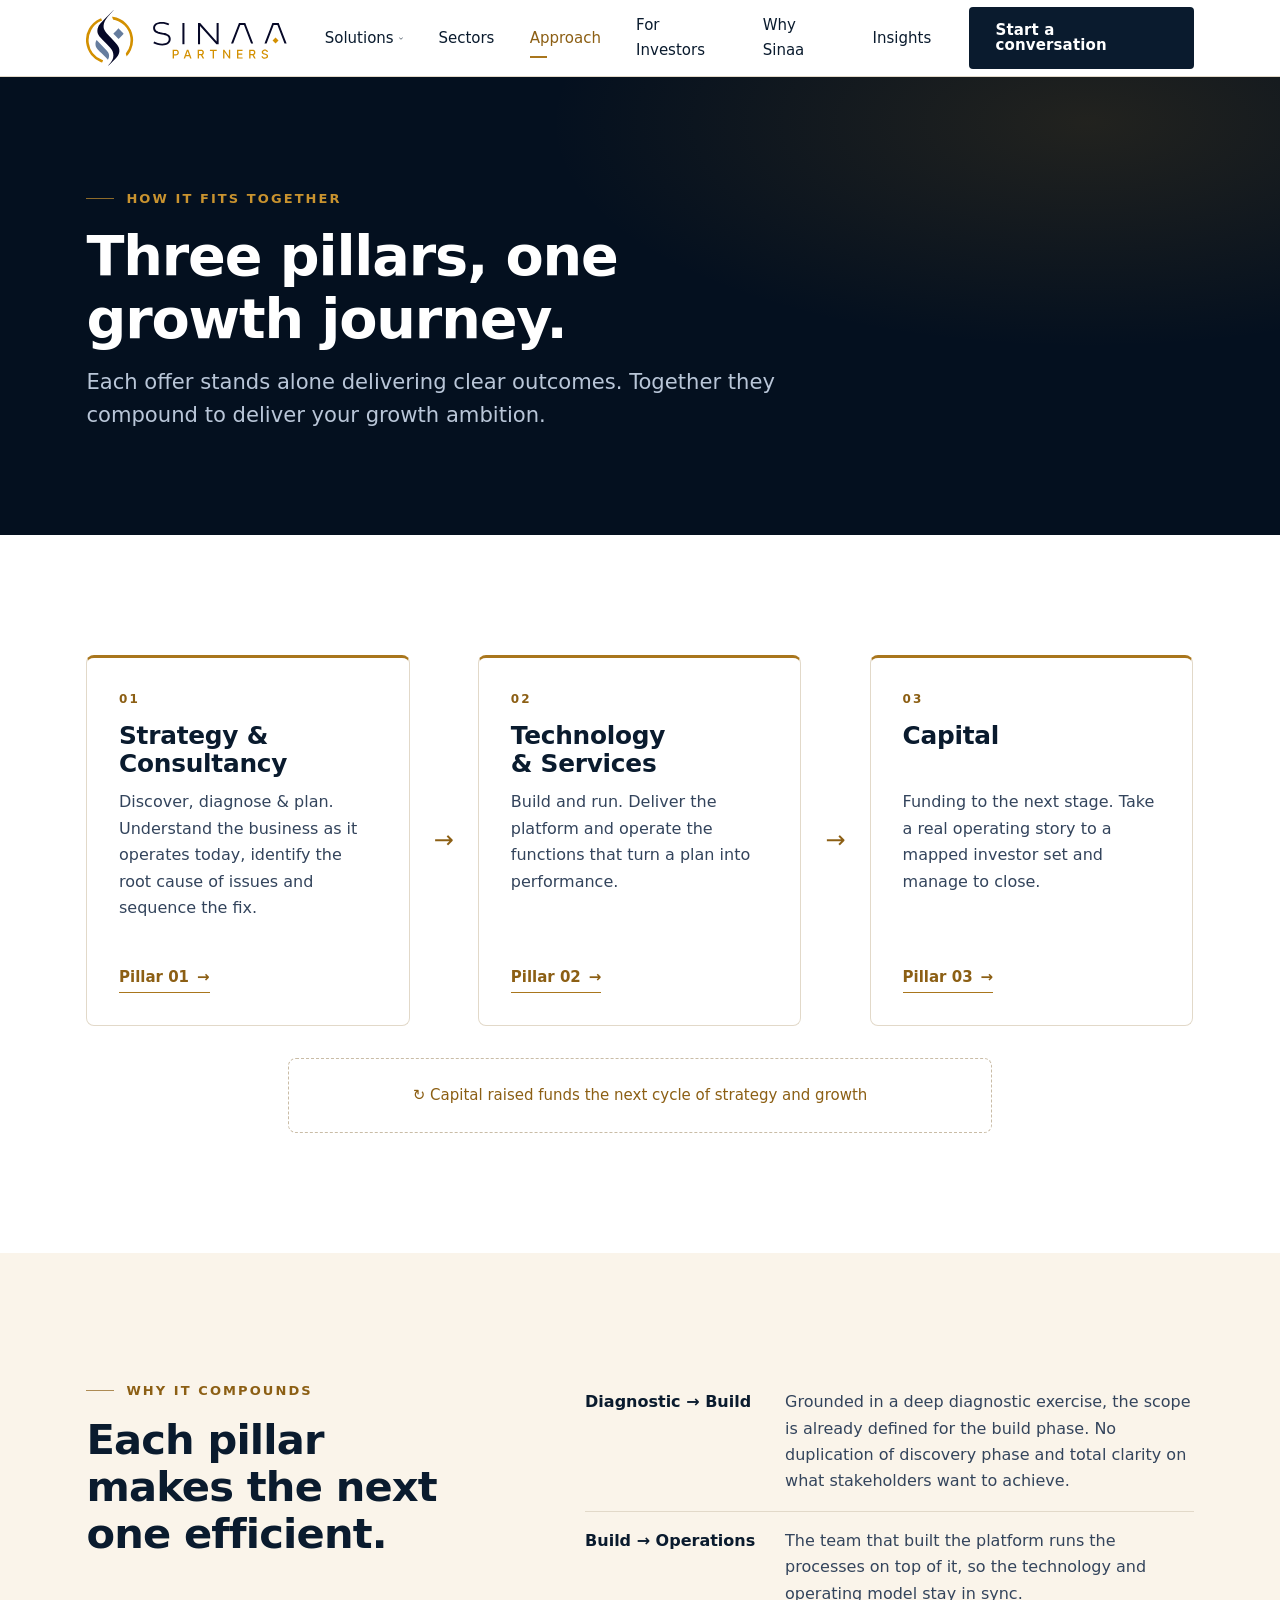
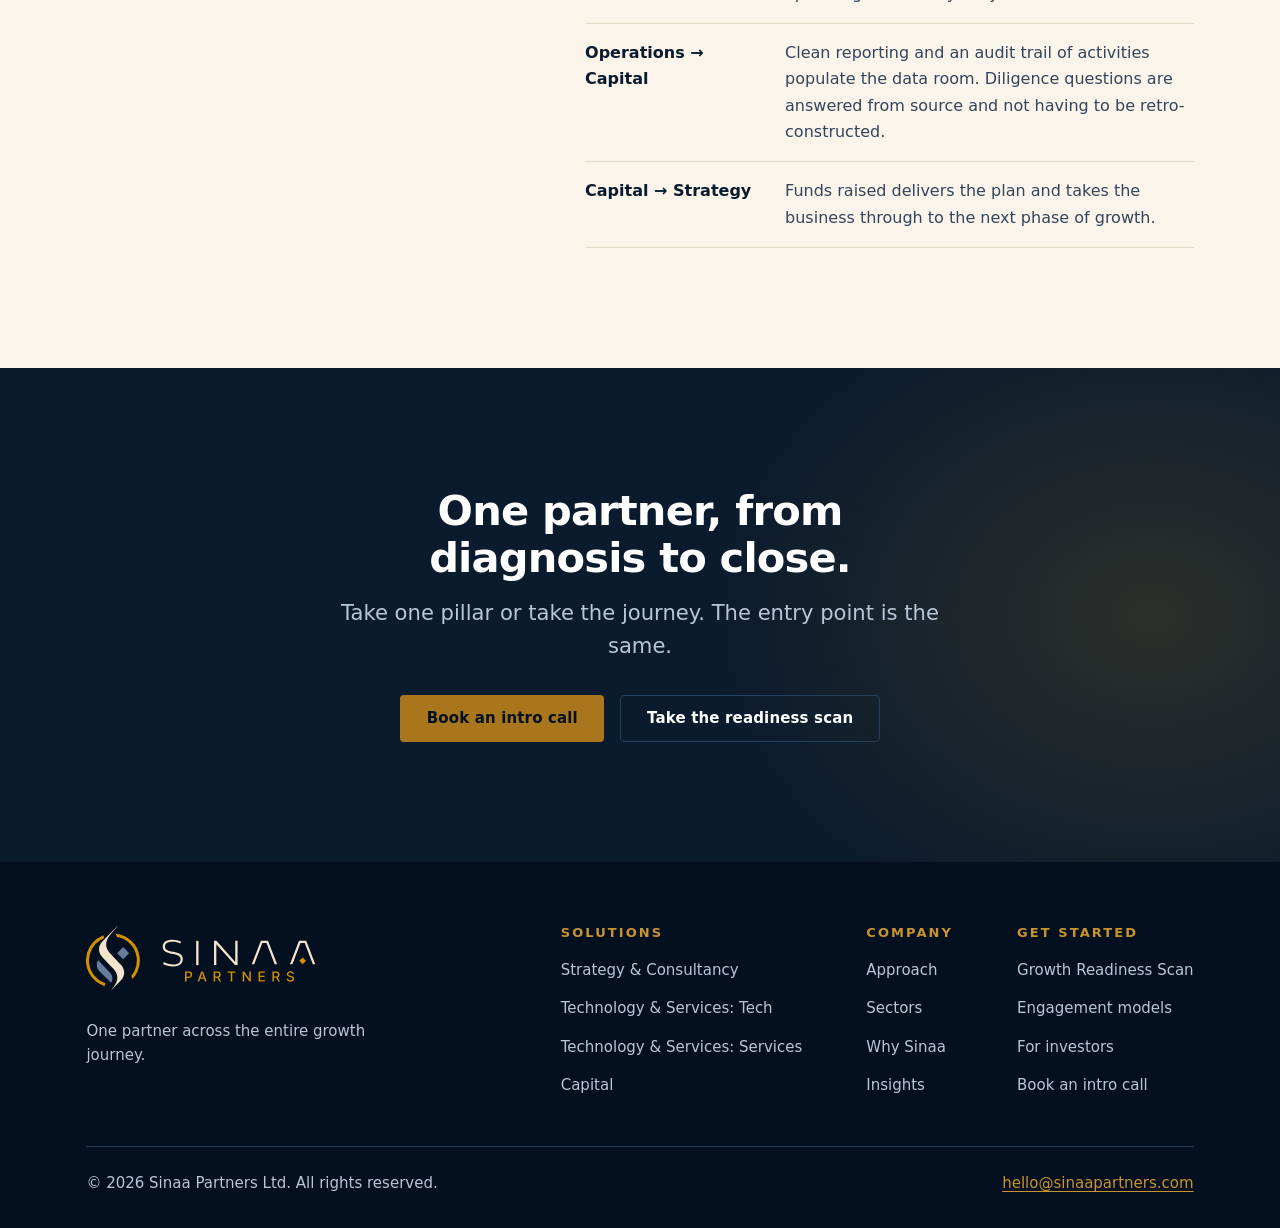
==== commit 2bbdb54d: "Pillar 02 is "Technology & Services" everywhere The offer deck writes the second pillar with an ampe" ====
--- a/approach.html
+++ b/approach.html
@@ -43,7 +43,7 @@
 </clipPath>
 </defs>
 </svg></a>
-    <nav class="nav" aria-label="Primary"><div class="nav__item nav__item--mega" data-mega><a class="nav__link nav__link--mega" href="solutions.html" data-mega-trigger aria-expanded="false" aria-controls="mega-solutions">Solutions<svg class="nav__caret" viewBox="0 0 10 10" aria-hidden="true" focusable="false"><path d="M1 3l4 4 4-4" fill="none" stroke="currentColor" stroke-width="1.6" stroke-linecap="round" stroke-linejoin="round"/></svg></a><div class="mega" id="mega-solutions" data-mega-panel hidden><a class="mega__item" href="solutions.html"><span class="mega__num">OVERVIEW</span><span class="mega__title">All solutions</span><span class="mega__desc">Deep-dive diagnostics, end-to-end technology, and the capital raise.</span></a><a class="mega__item" href="strategy.html"><span class="mega__num">PILLAR 01</span><span class="mega__title">Strategy &amp; Consultancy</span><span class="mega__desc">Find out what is actually happening inside the business, then what to do.</span></a><a class="mega__item" href="technology.html"><span class="mega__num">PILLAR 02</span><span class="mega__title">Technology and Services: Tech</span><span class="mega__desc">Strategy through architecture, build and integration, into deployment.</span></a><a class="mega__item" href="managed-operations.html"><span class="mega__num">PILLAR 02</span><span class="mega__title">Technology and Services: Services</span><span class="mega__desc">We deliver the enabling functions, so you can focus on the things that matter.</span></a><a class="mega__item" href="capital.html"><span class="mega__num">PILLAR 03</span><span class="mega__title">Capital</span><span class="mega__desc">Go-to-market to raise capital, grounded in fundamentals, not just a deck.</span></a><a class="mega__item" href="engagement.html"><span class="mega__num">COMMERCIAL</span><span class="mega__title">Engagement models</span><span class="mega__desc">Retainer, project based, service fees or contingent based.</span></a><a class="mega__item" href="readiness.html"><span class="mega__num">TOOL</span><span class="mega__title">Growth Readiness Scan</span><span class="mega__desc">Six questions, two minutes. No email required.</span></a></div></div><div class="nav__item"><a class="nav__link" href="sectors.html">Sectors</a></div><div class="nav__item"><a class="nav__link" href="approach.html" aria-current="page">Approach</a></div><div class="nav__item"><a class="nav__link" href="investors.html">For Investors</a></div><div class="nav__item"><a class="nav__link" href="why-sinaa.html">Why Sinaa</a></div><div class="nav__item"><a class="nav__link" href="insights.html">Insights</a></div></nav>
+    <nav class="nav" aria-label="Primary"><div class="nav__item nav__item--mega" data-mega><a class="nav__link nav__link--mega" href="solutions.html" data-mega-trigger aria-expanded="false" aria-controls="mega-solutions">Solutions<svg class="nav__caret" viewBox="0 0 10 10" aria-hidden="true" focusable="false"><path d="M1 3l4 4 4-4" fill="none" stroke="currentColor" stroke-width="1.6" stroke-linecap="round" stroke-linejoin="round"/></svg></a><div class="mega" id="mega-solutions" data-mega-panel hidden><a class="mega__item" href="solutions.html"><span class="mega__num">OVERVIEW</span><span class="mega__title">All solutions</span><span class="mega__desc">Deep-dive diagnostics, end-to-end technology, and the capital raise.</span></a><a class="mega__item" href="strategy.html"><span class="mega__num">PILLAR 01</span><span class="mega__title">Strategy &amp; Consultancy</span><span class="mega__desc">Find out what is actually happening inside the business, then what to do.</span></a><a class="mega__item" href="technology.html"><span class="mega__num">PILLAR 02</span><span class="mega__title">Technology &amp; Services: Tech</span><span class="mega__desc">Strategy through architecture, build and integration, into deployment.</span></a><a class="mega__item" href="managed-operations.html"><span class="mega__num">PILLAR 02</span><span class="mega__title">Technology &amp; Services: Services</span><span class="mega__desc">We deliver the enabling functions, so you can focus on the things that matter.</span></a><a class="mega__item" href="capital.html"><span class="mega__num">PILLAR 03</span><span class="mega__title">Capital</span><span class="mega__desc">Go-to-market to raise capital, grounded in fundamentals, not just a deck.</span></a><a class="mega__item" href="engagement.html"><span class="mega__num">COMMERCIAL</span><span class="mega__title">Engagement models</span><span class="mega__desc">Retainer, project based, service fees or contingent based.</span></a><a class="mega__item" href="readiness.html"><span class="mega__num">TOOL</span><span class="mega__title">Growth Readiness Scan</span><span class="mega__desc">Six questions, two minutes. No email required.</span></a></div></div><div class="nav__item"><a class="nav__link" href="sectors.html">Sectors</a></div><div class="nav__item"><a class="nav__link" href="approach.html" aria-current="page">Approach</a></div><div class="nav__item"><a class="nav__link" href="investors.html">For Investors</a></div><div class="nav__item"><a class="nav__link" href="why-sinaa.html">Why Sinaa</a></div><div class="nav__item"><a class="nav__link" href="insights.html">Insights</a></div></nav>
     <a class="btn btn--dark header__cta" href="contact.html">Start a conversation</a>
     <button type="button" class="burger" data-drawer-trigger aria-expanded="false" aria-controls="drawer">
       <svg viewBox="0 0 16 16" aria-hidden="true"><path d="M1 4h14M1 8h14M1 12h14" stroke="currentColor" stroke-width="1.6" stroke-linecap="round"/></svg>
@@ -54,7 +54,7 @@
     <div class="shell">
       <div class="drawer__group">
         <p class="drawer__label">Solutions</p>
-        <a href="solutions.html">All solutions</a><a href="strategy.html">Strategy &amp; Consultancy</a><a href="technology.html">Technology and Services: Tech</a><a href="managed-operations.html">Technology and Services: Services</a><a href="capital.html">Capital</a>
+        <a href="solutions.html">All solutions</a><a href="strategy.html">Strategy &amp; Consultancy</a><a href="technology.html">Technology &amp; Services: Tech</a><a href="managed-operations.html">Technology &amp; Services: Services</a><a href="capital.html">Capital</a>
       </div>
       <div class="drawer__group">
         <p class="drawer__label">Company</p>
@@ -87,7 +87,7 @@
       </div>
       <div class="loop__arrow" aria-hidden="true">→</div>
       <div class="card card--pillar">
-        <span class="card__num">02</span><h2>Technology and Services</h2>
+        <span class="card__num">02</span><h2>Technology &amp; Services</h2>
         <p>Build and run. Deliver the platform and operate the functions that turn a plan
           into performance.</p>
         <a class="link-arrow" href="technology.html">Pillar 02</a>
@@ -179,8 +179,8 @@
         <h2 id="f-sol">Solutions</h2>
         <ul class="footer__nav">
           <li><a href="strategy.html">Strategy &amp; Consultancy</a></li>
-          <li><a href="technology.html">Technology and Services: Tech</a></li>
-          <li><a href="managed-operations.html">Technology and Services: Services</a></li>
+          <li><a href="technology.html">Technology &amp; Services: Tech</a></li>
+          <li><a href="managed-operations.html">Technology &amp; Services: Services</a></li>
           <li><a href="capital.html">Capital</a></li>
         </ul>
       </nav>
--- a/assets/site.css
+++ b/assets/site.css
@@ -607,7 +607,7 @@
 @media (min-width: 620px) { .footer__grid { grid-template-columns: repeat(2, 1fr); } }
 /* Then the full row. The three link columns size to their own content
    (`auto` = max-content here) rather than taking an equal quarter each, so
-   "Technology and Services: Services" keeps one line and the short Company
+   "Technology & Services: Services" keeps one line and the short Company
    list stops hoarding width. The brand column absorbs what is left, which
    means a renamed link rebalances the row on its own. */
 @media (min-width: 1000px) {
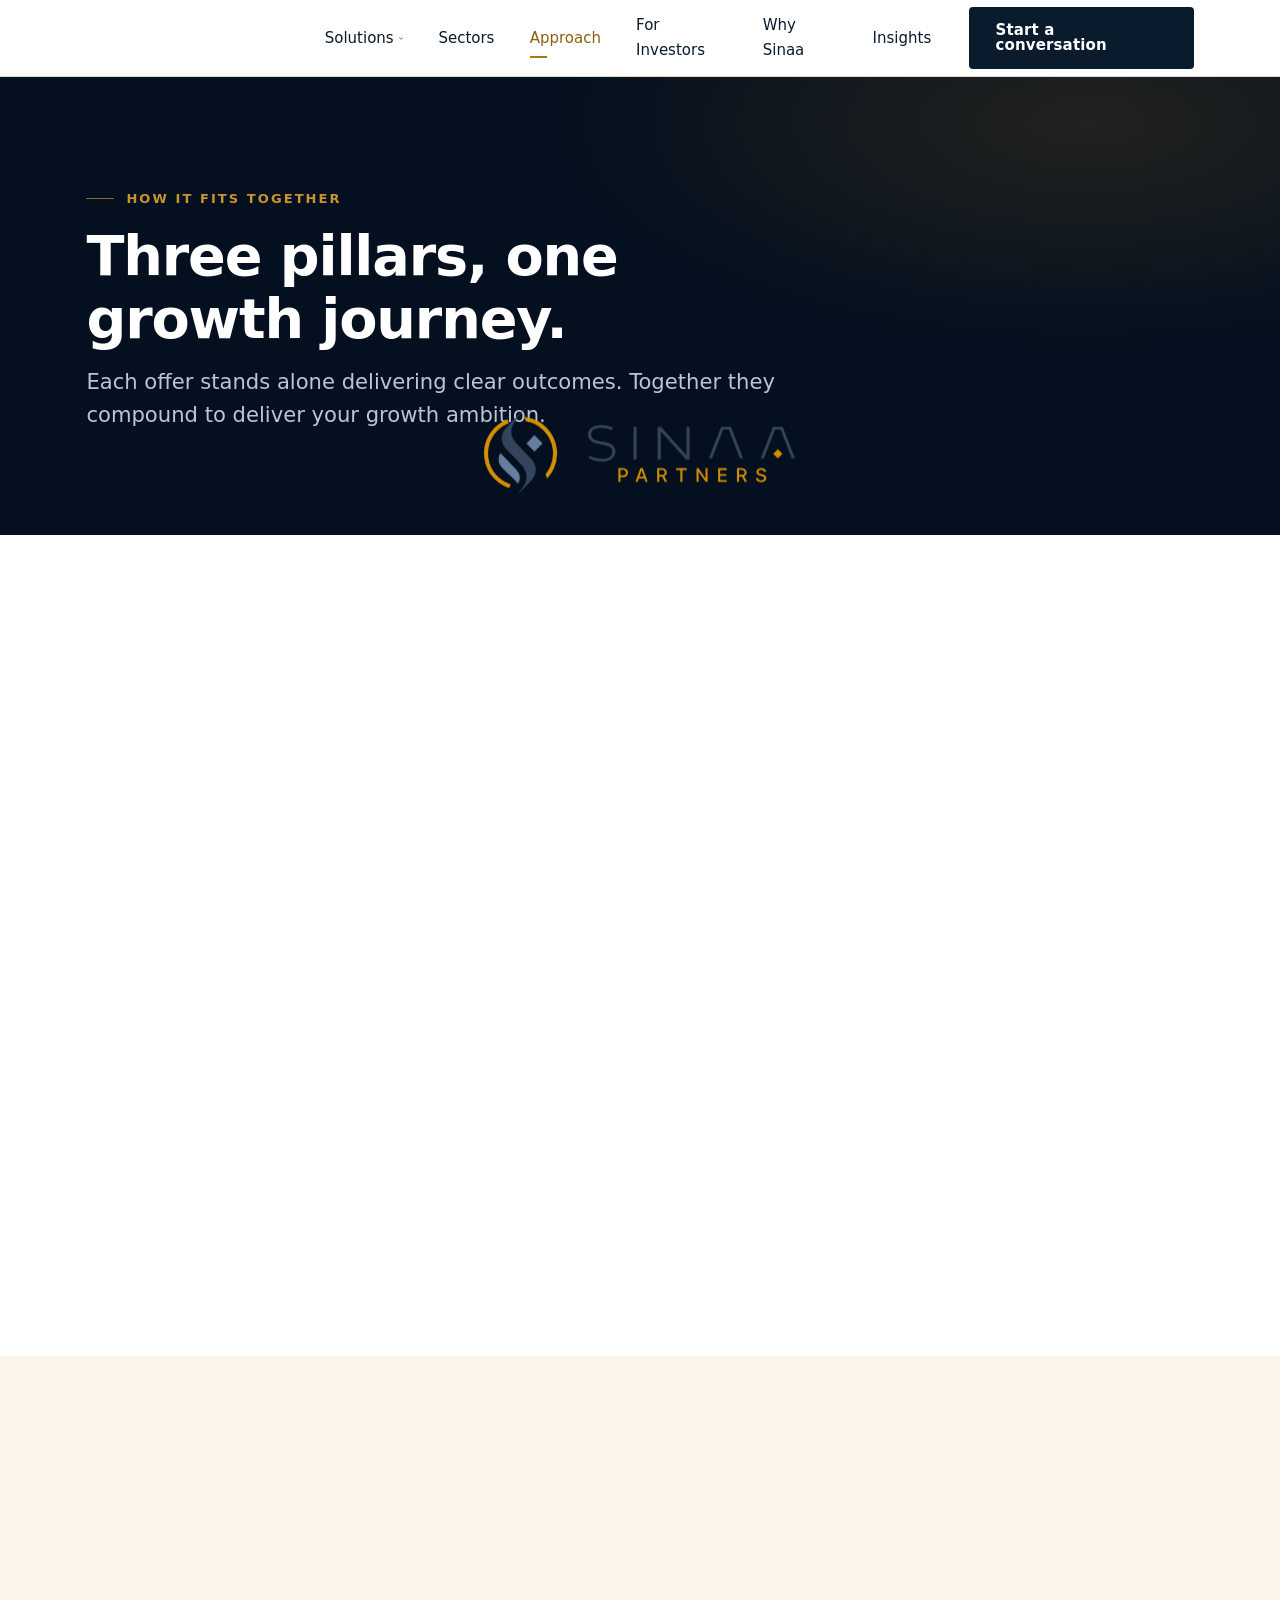
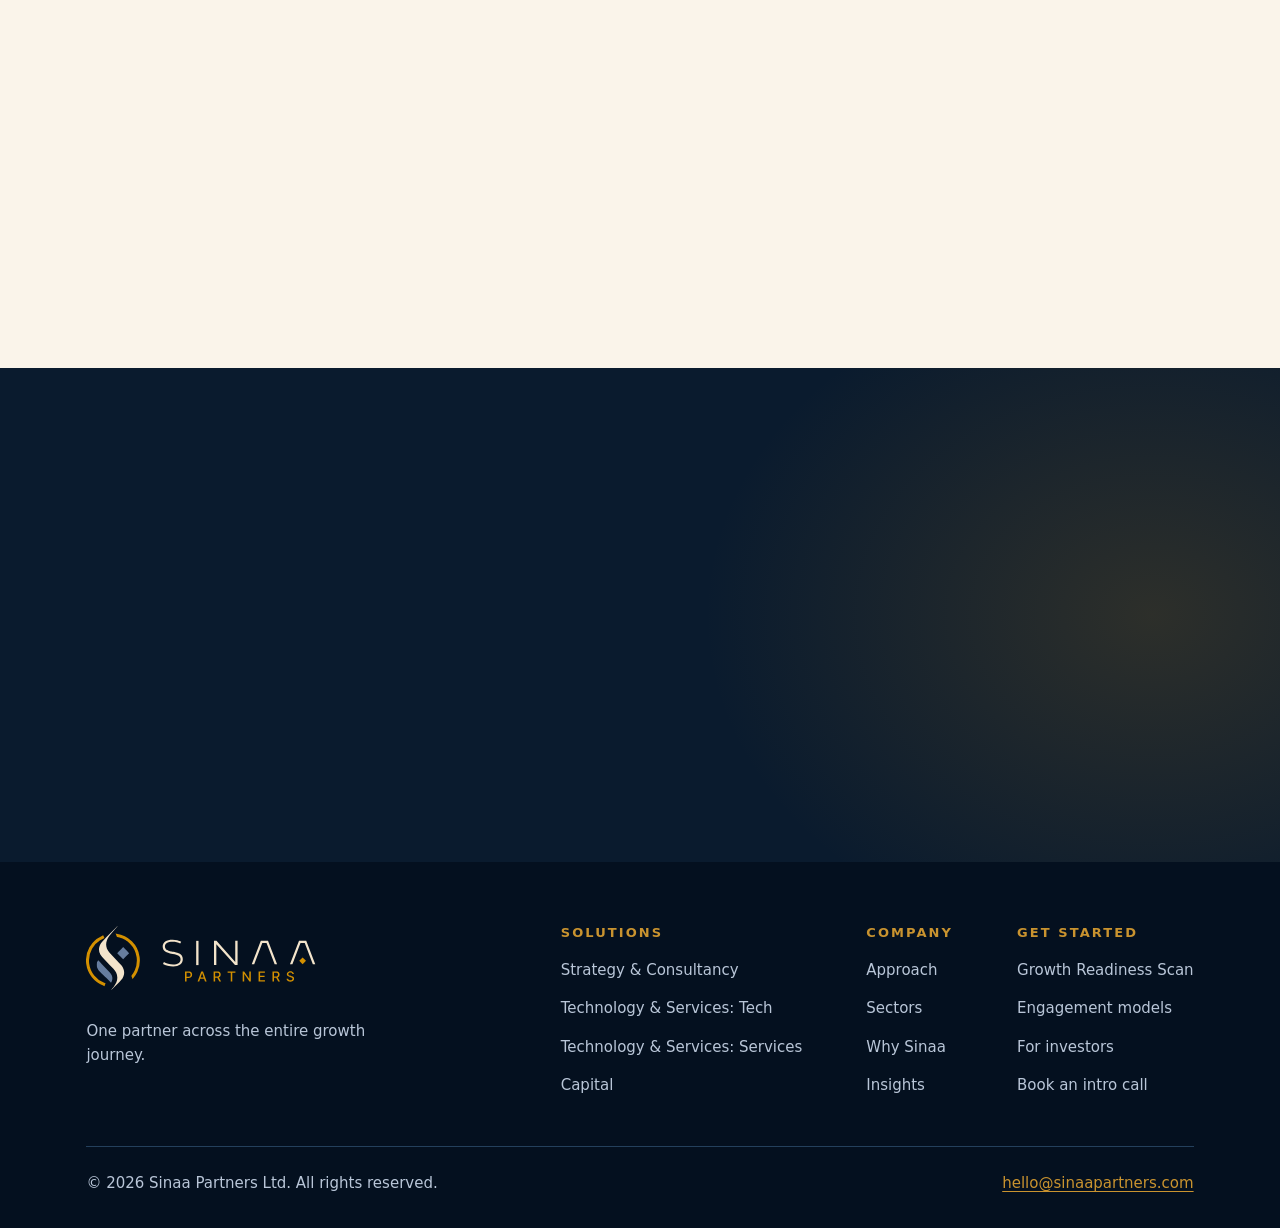
==== commit 85602541: "Page-load intro, on arrival and on reload only Two bands part to uncover the page while the lockup f" ====
--- a/approach.html
+++ b/approach.html
@@ -13,8 +13,35 @@
 <link rel="preload" href="assets/fonts/aptos-display-700.woff2" as="font" type="font/woff2" crossorigin>
 <link rel="stylesheet" href="assets/brand.css">
 <link rel="stylesheet" href="assets/site.css">
+<!-- Decide about the load intro before the first paint. site.js is deferred,
+     so leaving this to it would flash the cover on every internal click while
+     the script loads. Plays on arrival and on a real reload; stays out of the
+     way once you are moving around the site. -->
+<script>
+(function () {
+  try {
+    var e = performance.getEntriesByType && performance.getEntriesByType('navigation')[0];
+    var type = e ? e.type
+      : (performance.navigation && performance.navigation.type === 1 ? 'reload' : 'navigate');
+    var seen = sessionStorage.getItem('sinaa:intro') === '1';
+    sessionStorage.setItem('sinaa:intro', '1');
+    if (seen && type !== 'reload') document.documentElement.className += ' intro-skip';
+  } catch (err) { /* no sessionStorage (private mode): fall back to playing it */ }
+})();
+</script>
 </head>
 <body>
+<!-- Page-load intro. The bands are in the markup so they cover from the first
+     paint, before site.js runs; the logo inside is cloned from the real header
+     lockup at runtime, so it cannot drift from it. aria-hidden: the header
+     logo stays the accessible element. Without JS the <noscript> rule below
+     removes the cover entirely, so the page is never trapped behind it. -->
+<div class="intro" data-intro aria-hidden="true">
+  <div class="intro__band intro__band--top"></div>
+  <div class="intro__band intro__band--bottom"></div>
+  <div class="intro__logo" data-intro-logo></div>
+</div>
+<noscript><style>.intro{display:none}</style></noscript>
 <a class="skip" href="#main">Skip to content</a>
 <header class="site-header">
   <div class="shell site-header__inner">
--- a/assets/site.css
+++ b/assets/site.css
@@ -631,6 +631,62 @@
    back, as in .footer__nav and .facts. */
 .footer__bar a { display: inline-block; padding-block: 4px; margin-block: -4px; }
 
+/* --- Page-load intro ------------------------------------------------------ */
+/* Two bands part to uncover the page while the real header lockup flies home.
+   Everything animated here is transform or opacity, so it composites. */
+.intro { position: fixed; inset: 0; z-index: 9999; pointer-events: none; }
+/* Set by the inline head script when this is internal navigation rather than
+   an arrival or a reload, so the cover never paints at all. */
+.intro-skip .intro { display: none; }
+/* 50.5%, not 50%: a half-pixel viewport height would otherwise leave a hairline
+   of page showing down the middle of the cover. */
+.intro__band {
+  position: absolute; left: 0; right: 0; height: 50.5%;
+  background: var(--surface); will-change: transform;
+}
+.intro__band--top { top: 0; }
+.intro__band--bottom { bottom: 0; }
+/* Positioned from the real lockup's measured box, so `transform: none` at the
+   end lands it exactly on the header copy. */
+.intro__logo {
+  position: absolute; top: 0; left: 0;
+  transform-origin: top left; will-change: transform;
+}
+.intro__logo .logo__lockup { display: block; }
+
+/* The loading beat. The reference pulses three bars on scaleY; our lockup has
+   no bars, and squashing letterforms would deform the wordmark, so the same
+   staggered rhythm rides on the five SINAA letters' opacity instead. The
+   letters are the svg's first five paths, authored right-to-left, so the
+   delays count down to read S-I-N-A-A. No separate spinner. */
+@keyframes intro-pulse { 0%, 100% { opacity: 1; } 50% { opacity: 0.28; } }
+.intro__logo.is-waiting svg > path:nth-of-type(-n+5) {
+  animation: intro-pulse 1.05s ease-in-out infinite;
+}
+.intro__logo.is-waiting svg > path:nth-of-type(5) { animation-delay: 0s; }
+.intro__logo.is-waiting svg > path:nth-of-type(4) { animation-delay: .09s; }
+.intro__logo.is-waiting svg > path:nth-of-type(3) { animation-delay: .18s; }
+.intro__logo.is-waiting svg > path:nth-of-type(2) { animation-delay: .27s; }
+.intro__logo.is-waiting svg > path:nth-of-type(1) { animation-delay: .36s; }
+
+/* The reveal. The bands leave and the lockup glides home on the same curve. */
+.intro.is-out .intro__band, .intro.is-out .intro__logo {
+  transition: transform 1s cubic-bezier(.76, 0, .24, 1);
+}
+.intro.is-out .intro__band--top { transform: translateY(-100%); }
+.intro.is-out .intro__band--bottom { transform: translateY(100%); }
+.intro.is-out .intro__logo { transform: none; }
+.intro.is-done { display: none; }
+
+/* The real lockup is hidden only while the flying copy stands in for it. */
+.intro-active .site-header .logo__lockup { opacity: 0; }
+
+/* Reduced motion: no intro at all, and the cover never exists. */
+@media (prefers-reduced-motion: reduce) {
+  .intro { display: none; }
+  .intro-active .site-header .logo__lockup { opacity: 1; }
+}
+
 /* --- Reveal --------------------------------------------------------------- */
 .reveal { opacity: 0; transform: translateY(14px); transition: opacity .6s ease, transform .6s ease; }
 .reveal.is-in { opacity: 1; transform: none; }
